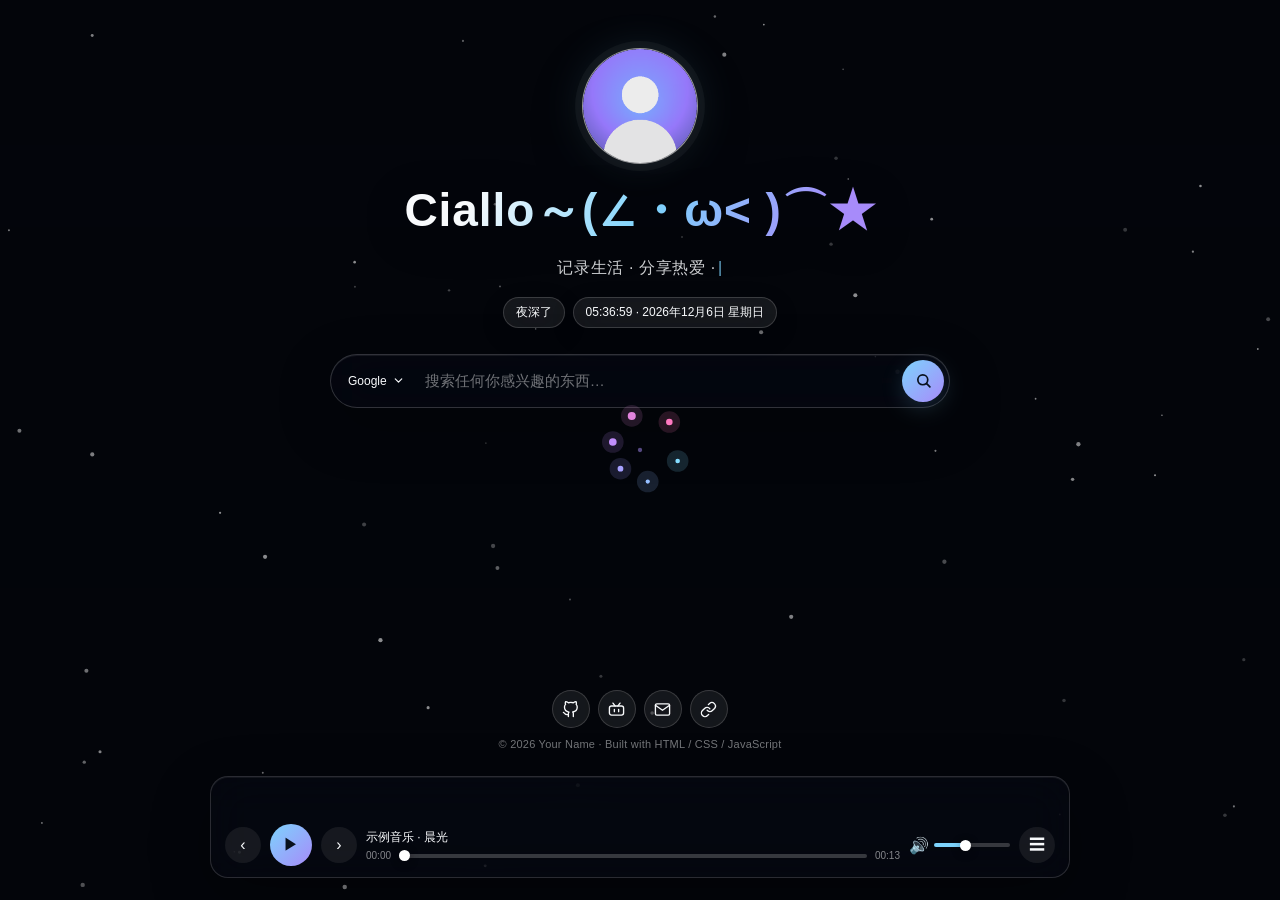
==== index.html @ 4b0fb6f3 "fix: restore config driven showcase slots" ====
<!doctype html>
<html lang="zh-CN">
<head>
<meta charset="utf-8">
<meta name="viewport" content="width=device-width,initial-scale=1,viewport-fit=cover">
<meta name="theme-color" content="#070a13">
<title>我的主页</title>
<link rel="icon" href="assets/avatar/avatar.png">
<link rel="stylesheet" href="css/style.css">
</head>
<body>
<div class="bg" id="bg"><div class="bg-img is-active" id="bgA"></div><div class="bg-img" id="bgB"></div><div class="bg-mask"></div></div>
<canvas class="fx-canvas" id="fxParticles"></canvas><canvas class="fx-canvas" id="fxCursor"></canvas><canvas class="fx-canvas" id="fxClick"></canvas>
<main class="page" id="page">
  <div class="slot" id="slotAbove"></div><section class="hero">
    <div class="avatar-wrap" id="avatarWrap"><img class="avatar" id="avatar" alt="头像"></div>
    <h1 class="big-title" id="bigTitle"></h1>
    <p class="subtitle"><span id="typewriter"></span><i class="caret" id="caret">|</i></p>
    <div class="info-row"><span class="chip" id="greeting"></span><span class="chip" id="clock"></span><span class="chip" id="weather"></span></div>
    <p class="hitokoto" id="hitokoto"></p>
    <form class="search" id="searchForm">
      <div class="engine" id="engineWrap"><button type="button" class="engine-current" id="engineCurrent"><span id="engineName">搜索</span><svg viewBox="0 0 24 24" class="ico-chev"><polyline points="6 9 12 15 18 9"/></svg></button><ul class="engine-list" id="engineList"></ul></div>
      <input class="search-input" id="searchInput" type="search" placeholder="搜索任何你感兴趣的东西…" autocomplete="off">
      <button class="search-btn" type="submit" aria-label="搜索"><svg viewBox="0 0 24 24" class="ico-search"><circle cx="11" cy="11" r="7"/><line x1="16.5" y1="16.5" x2="21" y2="21"/></svg></button>
    </form>
  </section>
  <div class="slot" id="slotBelow"></div><div class="slot" id="slotBottom"></div>
  <footer class="footer" id="footer"><div class="social" id="social"></div><p class="footer-text" id="footerText"></p><p class="visit" id="visitCount"></p></footer>
</main>
<section class="player" id="player"><canvas class="spectrum" id="spectrum"></canvas><div class="player-main">
<button class="pbtn" id="btnPrev">‹</button><button class="pbtn pbtn-play" id="btnPlay"><span class="ico-play">▶</span><span class="ico-pause">Ⅱ</span></button><button class="pbtn" id="btnNext">›</button>
<div class="track"><div class="track-name" id="trackName">未播放</div><div class="track-bar"><span class="time" id="timeCurrent">00:00</span><input class="range" id="progress" type="range" min="0" max="1000" value="0"><span class="time" id="timeDuration">00:00</span></div></div>
<div class="vol"><span>🔊</span><input class="range range-vol" id="volume" type="range" min="0" max="100" value="40"></div><button class="pbtn" id="btnList">☰</button></div><ul class="playlist" id="playlist"></ul></section>
<div class="ctx-menu" id="ctxMenu"></div><audio id="audio" preload="metadata"></audio>
<script src="js/config.js"></script><script src="js/effects.js"></script><script src="js/main.js"></script>
</body></html>
---- css/style.css ----
/* =============================================================================
 * css/style.css —— 视觉层
 * =============================================================================
 * 设计目标：
 *   1. 页面内容由 config.js 控制，CSS 只负责视觉表现
 *   2. 极简、通透、沉浸式，不堆叠卡片
 *   3. PC / 手机都保持稳定布局
 * ============================================================================= */

:root {
  --primary: #7dd3fc;
  --secondary: #a78bfa;
  --text: #f8fafc;
  --glass-alpha: .075;
  --glass-blur: 20px;
  --glass-border: rgba(255,255,255,.16);
  --radius: 20px;
  --font: 'PingFang SC','Microsoft YaHei','Helvetica Neue',Arial,sans-serif;

  --z-bg: 0;
  --z-particles: 1;
  --z-page: 2;
  --z-player: 50;
  --z-cursor: 900;
  --z-click: 901;
  --z-menu: 1000;
  --z-loader: 1100;
}

* { box-sizing: border-box; margin: 0; padding: 0; }

html {
  min-height: 100%;
  background: #070a13;
  color-scheme: dark;
}

body {
  min-height: 100vh;
  overflow-x: hidden;
  font-family: var(--font);
  color: var(--text);
  background: #070a13;
  -webkit-font-smoothing: antialiased;
  text-rendering: optimizeLegibility;
  -webkit-tap-highlight-color: transparent;
}

body.hide-cursor,
body.hide-cursor * { cursor: none !important; }

img { display: block; max-width: 100%; }
a { color: inherit; text-decoration: none; }
button,input { border: 0; outline: 0; background: none; color: inherit; font: inherit; }
ul { list-style: none; }

::selection {
  color: #08111e;
  background: var(--primary);
}

/* ============================ Loading ============================ */

.loader {
  position: fixed;
  inset: 0;
  z-index: var(--z-loader);
  display: grid;
  place-items: center;
  background:
    radial-gradient(circle at 50% 42%, rgba(125,211,252,.08), transparent 30%),
    #070a13;
  transition: opacity .65s ease, visibility .65s ease;
}

.loader.is-hidden { opacity: 0; visibility: hidden; }

.loader-box {
  display: flex;
  flex-direction: column;
  align-items: center;
  gap: 16px;
}

.loader-ring {
  width: 42px;
  height: 42px;
  border: 1px solid rgba(255,255,255,.16);
  border-top-color: var(--primary);
  border-right-color: var(--secondary);
  border-radius: 50%;
  animation: spin 1s linear infinite;
  box-shadow: 0 0 30px rgba(125,211,252,.12);
}

.loader-text {
  font-size: 11px;
  letter-spacing: .38em;
  text-transform: uppercase;
  opacity: .48;
}

@keyframes spin { to { transform: rotate(360deg); } }

/* ============================ Background ============================ */

.bg {
  position: fixed;
  inset: 0;
  z-index: var(--z-bg);
  overflow: hidden;
  background: #070a13;
}

.bg-img {
  position: absolute;
  inset: -2%;
  background-position: center;
  background-size: cover;
  background-repeat: no-repeat;
  opacity: 0;
  transition: opacity 1.6s cubic-bezier(.22,1,.36,1);
  will-change: opacity, transform;
}

.bg-img.is-active { opacity: 1; }

.bg.has-zoom .bg-img.is-active {
  animation: kenburns 28s ease-in-out forwards alternate;
}

@keyframes kenburns {
  from { transform: scale(1); }
  to { transform: scale(1.07) translate3d(0,-1%,0); }
}

.bg-mask {
  position: absolute;
  inset: 0;
  background:
    linear-gradient(180deg, rgba(4,7,15,.20), rgba(4,7,15,.48)),
    rgba(8,12,24,.35);
  pointer-events: none;
}

/* ============================ Canvas ============================ */

.fx-canvas {
  position: fixed;
  inset: 0;
  width: 100%;
  height: 100%;
  pointer-events: none;
}

#fxParticles { z-index: var(--z-particles); }
#fxCursor { z-index: var(--z-cursor); }
#fxClick { z-index: var(--z-click); }

/* ============================ Main ============================ */

.page {
  position: relative;
  z-index: var(--z-page);
  min-height: 100vh;
  width: 100%;
  display: flex;
  flex-direction: column;
  align-items: center;
  justify-content: center;
  gap: 24px;
  padding: 48px 24px 150px;
}

.slot {
  width: min(100%, 920px);
  display: flex;
  justify-content: center;
}

.slot:empty { display: none; }

.hero {
  position: relative;
  z-index: 5;
  width: min(100%, 900px);
  display: flex;
  flex-direction: column;
  align-items: center;
  gap: 14px;
  text-align: center;
  animation: riseIn .9s cubic-bezier(.22,1,.36,1) both;
}

@keyframes riseIn {
  from { opacity: 0; transform: translateY(22px); }
  to { opacity: 1; transform: none; }
}

/* ============================ Profile ============================ */

.avatar-wrap {
  position: relative;
  margin-bottom: 4px;
}

.avatar {
  width: 116px;
  height: 116px;
  object-fit: cover;
  border: 1px solid rgba(255,255,255,.55);
  border-radius: 50%;
  background: rgba(255,255,255,.08);
  box-shadow:
    0 0 0 7px rgba(255,255,255,.035),
    0 18px 50px rgba(0,0,0,.35);
  transition: transform .45s cubic-bezier(.22,1,.36,1), box-shadow .45s ease;
}

.avatar.is-round { border-radius: 50%; }
.avatar.is-square { border-radius: 24px; }

.avatar-wrap.has-glow .avatar {
  box-shadow:
    0 0 0 7px rgba(255,255,255,.04),
    0 0 40px rgba(125,211,252,.12),
    0 18px 50px rgba(0,0,0,.4);
}

.avatar-wrap:hover .avatar {
  transform: translateY(-4px) scale(1.035);
}

.big-title {
  max-width: 92vw;
  font-size: clamp(30px, 4vw, 46px);
  font-weight: 720;
  letter-spacing: .02em;
  line-height: 1.25;
  background: linear-gradient(115deg,var(--text) 15%,var(--primary) 52%,var(--secondary) 90%);
  -webkit-background-clip: text;
  background-clip: text;
  -webkit-text-fill-color: transparent;
  filter: drop-shadow(0 8px 24px rgba(0,0,0,.22));
}

.subtitle {
  min-height: 1.7em;
  max-width: 90vw;
  font-size: 16px;
  line-height: 1.7;
  letter-spacing: .04em;
  opacity: .82;
}

.caret {
  display: inline-block;
  margin-left: 2px;
  color: var(--primary);
  font-style: normal;
  animation: blink 1s steps(1) infinite;
}

@keyframes blink {
  0%,49% { opacity: 1; }
  50%,100% { opacity: 0; }
}

/* ============================ Info ============================ */

.info-row {
  display: flex;
  flex-wrap: wrap;
  justify-content: center;
  align-items: center;
  gap: 8px;
  margin-top: 2px;
}

.chip {
  display: inline-flex;
  align-items: center;
  gap: 6px;
  padding: 6px 12px;
  border: 1px solid var(--glass-border);
  border-radius: 999px;
  background: rgba(255,255,255,var(--glass-alpha));
  backdrop-filter: blur(var(--glass-blur));
  -webkit-backdrop-filter: blur(var(--glass-blur));
  font-size: 12px;
  white-space: nowrap;
  box-shadow: 0 8px 28px rgba(0,0,0,.10);
}

.chip:empty { display: none; }

.hitokoto {
  max-width: min(680px,90vw);
  margin-top: 4px;
  font-size: 13px;
  line-height: 1.9;
  opacity: .68;
}

.hitokoto:empty { display: none; }

.hitokoto .from {
  display: block;
  margin-top: 3px;
  font-size: 11px;
  opacity: .65;
}

/* ============================ Search ============================ */

.search {
  position: relative;
  z-index: 10;
  display: flex;
  align-items: center;
  width: 620px;
  max-width: min(100%,620px);
  margin-top: 12px;
  padding: 5px;
  border: 1px solid rgba(255,255,255,.18);
  border-radius: 999px;
  background: rgba(10,14,25,.28);
  backdrop-filter: blur(24px) saturate(130%);
  -webkit-backdrop-filter: blur(24px) saturate(130%);
  box-shadow:
    0 18px 55px rgba(0,0,0,.25),
    inset 0 1px 0 rgba(255,255,255,.07);
  transition: border-color .3s ease, box-shadow .3s ease, background .3s ease;
}

.search:focus-within {
  border-color: rgba(125,211,252,.55);
  background: rgba(10,14,25,.38);
  box-shadow:
    0 22px 65px rgba(0,0,0,.32),
    0 0 0 4px rgba(125,211,252,.08);
}

.engine {
  position: relative;
  flex-shrink: 0;
}

.engine-current {
  display: flex;
  align-items: center;
  gap: 5px;
  padding: 10px 12px;
  border-radius: 999px;
  cursor: pointer;
  font-size: 12px;
  white-space: nowrap;
  transition: background .2s ease, color .2s ease;
}

.engine-current:hover { background: rgba(255,255,255,.09); }

.ico-chev {
  width: 13px;
  height: 13px;
  fill: none;
  stroke: currentColor;
  stroke-width: 2.2;
  stroke-linecap: round;
  stroke-linejoin: round;
  transition: transform .25s ease;
}

.engine.is-open .ico-chev { transform: rotate(180deg); }

.engine-list {
  position: absolute;
  left: 0;
  bottom: calc(100% + 9px);
  min-width: 138px;
  max-height: min(50vh,270px);
  overflow-y: auto;
  padding: 6px;
  border: 1px solid var(--glass-border);
  border-radius: 15px;
  background: rgba(11,15,27,.86);
  backdrop-filter: blur(22px);
  -webkit-backdrop-filter: blur(22px);
  box-shadow: 0 18px 50px rgba(0,0,0,.42);
  opacity: 0;
  visibility: hidden;
  transform: translateY(6px) scale(.98);
  transition: opacity .2s ease, transform .2s ease, visibility .2s;
}

.engine.is-open .engine-list {
  opacity: 1;
  visibility: visible;
  transform: none;
}

.engine-list li {
  padding: 9px 12px;
  border-radius: 9px;
  cursor: pointer;
  font-size: 12px;
  white-space: nowrap;
}

.engine-list li:hover { background: rgba(255,255,255,.08); }
.engine-list li.is-active { color: var(--primary); background: rgba(255,255,255,.06); }

.search-input {
  flex: 1;
  min-width: 0;
  padding: 12px 8px;
  font-size: 15px;
  background: transparent;
}

.search-input::placeholder { color: rgba(255,255,255,.43); }

.search-btn {
  flex-shrink: 0;
  display: grid;
  place-items: center;
  width: 42px;
  height: 42px;
  border-radius: 50%;
  cursor: pointer;
  background: linear-gradient(135deg,var(--primary),var(--secondary));
  color: #09111d;
  box-shadow: 0 6px 22px rgba(125,211,252,.18);
  transition: transform .25s ease, filter .25s ease;
}

.search-btn:hover { transform: scale(1.06); filter: brightness(1.08); }
.search-btn:active { transform: scale(.94); }

.ico-search {
  width: 17px;
  height: 17px;
  fill: none;
  stroke: currentColor;
  stroke-width: 2.4;
  stroke-linecap: round;
}

/* ============================ Showcase ============================ */

.showcase {
  position: relative;
  z-index: 1;
  width: 860px;
  max-width: 100%;
  padding: 18px;
  border: 1px solid var(--glass-border);
  border-radius: var(--radius);
  background: rgba(255,255,255,.07);
  backdrop-filter: blur(var(--glass-blur));
  -webkit-backdrop-filter: blur(var(--glass-blur));
  box-shadow: 0 20px 60px rgba(0,0,0,.3);
  animation: riseIn .9s cubic-bezier(.22,1,.36,1) both;
}

.sc-head {
  display: flex;
  align-items: center;
  justify-content: space-between;
  margin-bottom: 10px;
  padding: 0 5px;
}

.sc-title { font-size: 15px; font-weight: 650; letter-spacing: .05em; }
.sc-body { position: relative; }

.sc-item {
  display: flex;
  align-items: center;
  gap: 20px;
  padding: 12px;
  border-radius: 15px;
}

.sc-item:hover { background: rgba(255,255,255,.035); }

.sc-item.pos-left { flex-direction: row; }
.sc-item.pos-right { flex-direction: row-reverse; }
.sc-item.pos-top { flex-direction: column; }
.sc-item.pos-bottom { flex-direction: column-reverse; }

.sc-img {
  flex-shrink: 0;
  width: 180px;
  height: 180px;
  object-fit: cover;
  border-radius: 13px;
  background: rgba(255,255,255,.05);
  box-shadow: 0 10px 30px rgba(0,0,0,.25);
}

.sc-text {
  flex: 1;
  min-width: 0;
  font-size: 14px;
  line-height: 1.9;
  white-space: pre-line;
  overflow-wrap: anywhere;
  opacity: .86;
}

.sc-static { display: flex; flex-direction: column; gap: 6px; }

.sc-slider {
  display: flex;
  overflow-x: auto;
  scroll-snap-type: x mandatory;
  scrollbar-width: none;
}

.sc-slider::-webkit-scrollbar { display: none; }
.sc-slider .sc-item { flex: 0 0 100%; scroll-snap-align: start; }

.sc-carousel .sc-item { display: none; }
.sc-carousel .sc-item.is-active {
  display: flex;
  animation: fadeUp .55s ease both;
}

@keyframes fadeUp {
  from { opacity: 0; transform: translateY(9px); }
  to { opacity: 1; transform: none; }
}

.sc-arrow {
  position: absolute;
  top: 50%;
  display: grid;
  place-items: center;
  width: 36px;
  height: 36px;
  border: 1px solid var(--glass-border);
  border-radius: 50%;
  background: rgba(7,10,18,.45);
  backdrop-filter: blur(10px);
  transform: translateY(-50%);
  cursor: pointer;
  z-index: 3;
}

.sc-arrow:hover { background: rgba(7,10,18,.75); }
.sc-arrow.prev { left: -4px; }
.sc-arrow.next { right: -4px; }

.sc-arrow svg {
  width: 15px;
  height: 15px;
  fill: none;
  stroke: currentColor;
  stroke-width: 2.4;
  stroke-linecap: round;
  stroke-linejoin: round;
}

.sc-dots {
  display: flex;
  justify-content: center;
  gap: 7px;
  margin-top: 11px;
}

.sc-dots .dot {
  width: 6px;
  height: 6px;
  border-radius: 999px;
  background: rgba(255,255,255,.25);
  cursor: pointer;
  transition: width .25s ease, background .25s ease;
}

.sc-dots .dot.is-active {
  width: 20px;
  background: var(--primary);
}

/* ============================ Footer ============================ */

.footer {
  display: flex;
  flex-direction: column;
  align-items: center;
  gap: 10px;
  margin-top: auto;
  padding-top: 4px;
  text-align: center;
  animation: riseIn 1s cubic-bezier(.22,1,.36,1) .15s both;
}

.social {
  display: flex;
  flex-wrap: wrap;
  justify-content: center;
  gap: 8px;
}

.social a {
  display: grid;
  place-items: center;
  width: 38px;
  height: 38px;
  border: 1px solid var(--glass-border);
  border-radius: 50%;
  background: rgba(255,255,255,var(--glass-alpha));
  backdrop-filter: blur(var(--glass-blur));
  -webkit-backdrop-filter: blur(var(--glass-blur));
  transition: transform .25s ease, background .25s ease, color .25s ease;
}

.social a:hover {
  transform: translateY(-3px);
  background: var(--primary);
  color: #09111d;
}

.social svg {
  width: 17px;
  height: 17px;
  fill: none;
  stroke: currentColor;
  stroke-width: 1.9;
  stroke-linecap: round;
  stroke-linejoin: round;
}

.footer-text,.visit {
  font-size: 11px;
  letter-spacing: .02em;
  opacity: .46;
}

.footer-text:empty,.visit:empty { display: none; }

/* ============================ Player ============================ */

.player {
  position: fixed;
  left: 0;
  right: 0;
  bottom: calc(22px + env(safe-area-inset-bottom));
  z-index: var(--z-player);
  width: min(860px,calc(100% - 48px));
  margin: 0 auto;
  padding: 11px 14px;
  border: 1px solid rgba(255,255,255,.15);
  border-radius: 18px;
  background: rgba(9,13,24,.36);
  backdrop-filter: blur(22px) saturate(125%);
  -webkit-backdrop-filter: blur(22px) saturate(125%);
  box-shadow: 0 20px 60px rgba(0,0,0,.32), inset 0 1px 0 rgba(255,255,255,.06);
  animation: riseIn 1s cubic-bezier(.22,1,.36,1) .3s both;
}

.spectrum {
  display: block;
  width: 100%;
  height: 30px;
  margin-bottom: 6px;
  opacity: .8;
}

.spectrum.is-hidden { display: none; }

.player-main {
  display: flex;
  align-items: center;
  gap: 9px;
}

.pbtn {
  flex-shrink: 0;
  display: grid;
  place-items: center;
  width: 36px;
  height: 36px;
  border-radius: 50%;
  background: rgba(255,255,255,.07);
  cursor: pointer;
  transition: background .2s ease, transform .2s ease;
}

.pbtn:hover { background: rgba(255,255,255,.15); }
.pbtn:active { transform: scale(.92); }

.pbtn svg {
  width: 15px;
  height: 15px;
  fill: currentColor;
  stroke: currentColor;
  stroke-width: 1.8;
  stroke-linecap: round;
  stroke-linejoin: round;
}

.pbtn svg polygon { fill: currentColor; }

.pbtn-play {
  width: 42px;
  height: 42px;
  color: #09111d;
  background: linear-gradient(135deg,var(--primary),var(--secondary));
}

.pbtn-play:hover { background: linear-gradient(135deg,var(--primary),var(--secondary)); }

.ico-pause { display: none; }
.player.is-playing .ico-play { display: none; }
.player.is-playing .ico-pause { display: block; }

.track { flex: 1; min-width: 0; }
.track-name {
  margin-bottom: 4px;
  font-size: 12px;
  white-space: nowrap;
  overflow: hidden;
  text-overflow: ellipsis;
}

.track-bar {
  display: flex;
  align-items: center;
  gap: 8px;
}

.time {
  flex-shrink: 0;
  font-size: 10px;
  opacity: .52;
  font-variant-numeric: tabular-nums;
}

.vol {
  display: flex;
  align-items: center;
  gap: 5px;
  flex-shrink: 0;
}

.ico-vol {
  width: 14px;
  height: 14px;
  fill: currentColor;
  stroke: currentColor;
  stroke-width: 1.6;
  opacity: .72;
}

.range {
  width: 100%;
  height: 4px;
  border-radius: 999px;
  appearance: none;
  -webkit-appearance: none;
  cursor: pointer;
  background: linear-gradient(to right,var(--primary) 0%,var(--primary) var(--fill,0%),rgba(255,255,255,.2) var(--fill,0%),rgba(255,255,255,.2) 100%);
}

.range-vol { width: 76px; }

.range::-webkit-slider-thumb {
  appearance: none;
  -webkit-appearance: none;
  width: 11px;
  height: 11px;
  border-radius: 50%;
  background: #fff;
  box-shadow: 0 2px 8px rgba(0,0,0,.35);
}

.range::-moz-range-thumb {
  width: 11px;
  height: 11px;
  border: 0;
  border-radius: 50%;
  background: #fff;
}

.playlist {
  max-height: 0;
  margin-top: 0;
  overflow-y: auto;
  opacity: 0;
  transition: max-height .35s ease, opacity .25s ease, margin-top .35s ease;
}

.player.list-open .playlist {
  max-height: 210px;
  margin-top: 9px;
  opacity: 1;
}

.playlist li {
  display: flex;
  align-items: center;
  gap: 8px;
  padding: 8px 10px;
  border-radius: 9px;
  cursor: pointer;
  font-size: 12px;
}

.playlist li:hover { background: rgba(255,255,255,.08); }
.playlist li.is-current { color: var(--primary); background: rgba(255,255,255,.055); }
.playlist li .idx { width: 18px; opacity: .45; font-size: 10px; }
.playlist li .nm { flex: 1; min-width: 0; overflow: hidden; text-overflow: ellipsis; white-space: nowrap; }

/* ============================ Context menu ============================ */

.ctx-menu {
  position: fixed;
  z-index: var(--z-menu);
  min-width: 148px;
  padding: 6px;
  border: 1px solid var(--glass-border);
  border-radius: 14px;
  background: rgba(10,14,25,.88);
  backdrop-filter: blur(22px);
  -webkit-backdrop-filter: blur(22px);
  box-shadow: 0 18px 50px rgba(0,0,0,.45);
  opacity: 0;
  visibility: hidden;
  transform: scale(.97);
  transform-origin: top left;
  transition: opacity .16s ease, transform .16s ease, visibility .16s;
}

.ctx-menu.is-open {
  opacity: 1;
  visibility: visible;
  transform: scale(1);
}

.ctx-menu li {
  padding: 9px 12px;
  border-radius: 8px;
  cursor: pointer;
  font-size: 12px;
}

.ctx-menu li:hover { background: rgba(255,255,255,.08); }

/* ============================ Responsive ============================ */

@media (max-width: 1024px) {
  .page { padding: 44px 20px 160px; }
  .search { width: min(620px,100%); }
  .player { width: calc(100% - 40px); }
}

@media (max-width: 768px) {
  .page {
    min-height: 100svh;
    justify-content: flex-start;
    padding: 48px 16px 145px;
    gap: 18px;
  }

  .avatar { width: 92px; height: 92px; }
  .big-title { font-size: clamp(25px,7vw,34px); }
  .subtitle { font-size: 14px; }

  .info-row { gap: 6px; }
  .chip { padding: 5px 10px; font-size: 11px; }

  .hitokoto {
    max-width: 92vw;
    font-size: 12px;
  }

  .search {
    width: 100%;
    margin-top: 8px;
    padding: 4px;
  }

  .search-input {
    padding: 12px 6px;
    font-size: 16px;
  }

  .engine-current { padding: 9px 10px; }
  .search-btn { width: 40px; height: 40px; }

  .spectrum,.vol { display: none; }

  .player {
    bottom: calc(12px + env(safe-area-inset-bottom));
    width: calc(100% - 20px);
    padding: 9px 10px;
    border-radius: 16px;
  }

  .player-main { gap: 6px; }
  .pbtn { width: 32px; height: 32px; }
  .pbtn-play { width: 38px; height: 38px; }

  .showcase { width: 92%; padding: 13px; }
  .sc-item { gap: 12px; padding: 8px; }
  .sc-text { font-size: 13px; }

  .footer-text,.visit { font-size: 10px; }
}

@media (max-width: 480px) {
  .page { padding: 36px 12px 138px; gap: 14px; }
  .avatar { width: 82px; height: 82px; }

  .big-title { font-size: 22px; }
  .subtitle { font-size: 13px; }

  .chip { font-size: 10px; padding: 5px 9px; }
  .time { display: none; }

  .engine-current { padding: 9px 8px; }
  .engine-current span { max-width: 54px; overflow: hidden; text-overflow: ellipsis; }

  .social a { width: 34px; height: 34px; }
  .social svg { width: 15px; height: 15px; }

  .showcase { width: 100%; border-radius: 16px; }
  .sc-title { font-size: 13px; }
  .sc-text { font-size: 12px; }

  .player { width: calc(100% - 14px); }
}

/* ============================ Reduced motion ============================ */

@media (prefers-reduced-motion: reduce) {
  *,
  *::before,
  *::after {
    animation-duration: .01ms !important;
    animation-iteration-count: 1 !important;
    transition-duration: .01ms !important;
    scroll-behavior: auto !important;
  }
}
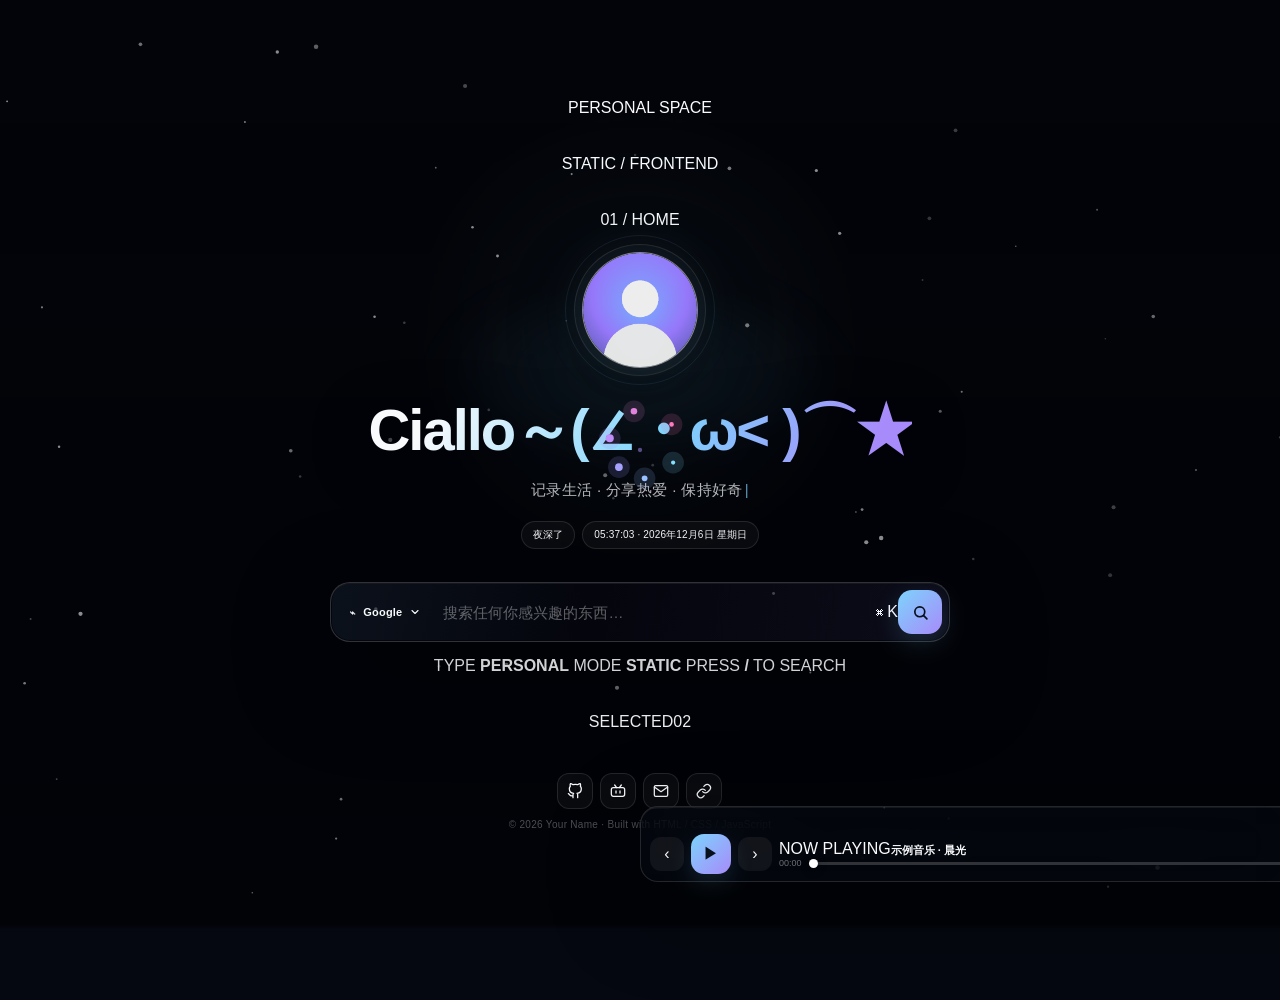
==== commit 1c55daf8: "重构主页信息架构与视觉舞台" ====
--- a/index.html
+++ b/index.html
@@ -4,33 +4,107 @@
 <meta charset="utf-8">
 <meta name="viewport" content="width=device-width,initial-scale=1,viewport-fit=cover">
 <meta name="theme-color" content="#070a13">
+<meta name="color-scheme" content="dark">
 <title>我的主页</title>
 <link rel="icon" href="assets/avatar/avatar.png">
 <link rel="stylesheet" href="css/style.css">
 </head>
 <body>
-<div class="bg" id="bg"><div class="bg-img is-active" id="bgA"></div><div class="bg-img" id="bgB"></div><div class="bg-mask"></div></div>
-<canvas class="fx-canvas" id="fxParticles"></canvas><canvas class="fx-canvas" id="fxCursor"></canvas><canvas class="fx-canvas" id="fxClick"></canvas>
+<div class="bg" id="bg">
+  <div class="bg-img is-active" id="bgA"></div>
+  <div class="bg-img" id="bgB"></div>
+  <div class="bg-mask"></div>
+  <div class="bg-grain"></div>
+</div>
+<canvas class="fx-canvas" id="fxParticles"></canvas>
+<canvas class="fx-canvas" id="fxCursor"></canvas>
+<canvas class="fx-canvas" id="fxClick"></canvas>
+
 <main class="page" id="page">
-  <div class="slot" id="slotAbove"></div><section class="hero">
-    <div class="avatar-wrap" id="avatarWrap"><img class="avatar" id="avatar" alt="头像"></div>
+  <div class="ambient-label ambient-label-left">PERSONAL SPACE</div>
+  <div class="ambient-label ambient-label-right">STATIC / FRONTEND</div>
+
+  <div class="slot" id="slotAbove"></div>
+
+  <section class="hero">
+    <div class="hero-index">01 / HOME</div>
+    <div class="avatar-wrap" id="avatarWrap">
+      <span class="avatar-ring"></span>
+      <img class="avatar" id="avatar" alt="头像">
+    </div>
+
     <h1 class="big-title" id="bigTitle"></h1>
     <p class="subtitle"><span id="typewriter"></span><i class="caret" id="caret">|</i></p>
-    <div class="info-row"><span class="chip" id="greeting"></span><span class="chip" id="clock"></span><span class="chip" id="weather"></span></div>
+
+    <div class="info-row">
+      <span class="chip" id="greeting"></span>
+      <span class="chip" id="clock"></span>
+      <span class="chip" id="weather"></span>
+    </div>
+
     <p class="hitokoto" id="hitokoto"></p>
+
     <form class="search" id="searchForm">
-      <div class="engine" id="engineWrap"><button type="button" class="engine-current" id="engineCurrent"><span id="engineName">搜索</span><svg viewBox="0 0 24 24" class="ico-chev"><polyline points="6 9 12 15 18 9"/></svg></button><ul class="engine-list" id="engineList"></ul></div>
+      <div class="engine" id="engineWrap">
+        <button type="button" class="engine-current" id="engineCurrent" aria-label="选择搜索引擎">
+          <span class="engine-mark">⌁</span>
+          <span id="engineName">搜索</span>
+          <svg viewBox="0 0 24 24" class="ico-chev"><polyline points="6 9 12 15 18 9"/></svg>
+        </button>
+        <ul class="engine-list" id="engineList"></ul>
+      </div>
       <input class="search-input" id="searchInput" type="search" placeholder="搜索任何你感兴趣的东西…" autocomplete="off">
-      <button class="search-btn" type="submit" aria-label="搜索"><svg viewBox="0 0 24 24" class="ico-search"><circle cx="11" cy="11" r="7"/><line x1="16.5" y1="16.5" x2="21" y2="21"/></svg></button>
+      <span class="search-key">⌘ K</span>
+      <button class="search-btn" type="submit" aria-label="搜索">
+        <svg viewBox="0 0 24 24" class="ico-search"><circle cx="11" cy="11" r="7"/><line x1="16.5" y1="16.5" x2="21" y2="21"/></svg>
+      </button>
     </form>
+
+    <div class="hero-meta">
+      <span>TYPE <b>PERSONAL</b></span>
+      <i></i>
+      <span>MODE <b>STATIC</b></span>
+      <i></i>
+      <span>PRESS <b>/</b> TO SEARCH</span>
+    </div>
   </section>
-  <div class="slot" id="slotBelow"></div><div class="slot" id="slotBottom"></div>
-  <footer class="footer" id="footer"><div class="social" id="social"></div><p class="footer-text" id="footerText"></p><p class="visit" id="visitCount"></p></footer>
+
+  <div class="section-line"><span>SELECTED</span><i></i><span>02</span></div>
+  <div class="slot slot-showcase" id="slotBelow"></div>
+  <div class="slot" id="slotBottom"></div>
+
+  <footer class="footer" id="footer">
+    <div class="social" id="social"></div>
+    <p class="footer-text" id="footerText"></p>
+    <p class="visit" id="visitCount"></p>
+  </footer>
 </main>
-<section class="player" id="player"><canvas class="spectrum" id="spectrum"></canvas><div class="player-main">
-<button class="pbtn" id="btnPrev">‹</button><button class="pbtn pbtn-play" id="btnPlay"><span class="ico-play">▶</span><span class="ico-pause">Ⅱ</span></button><button class="pbtn" id="btnNext">›</button>
-<div class="track"><div class="track-name" id="trackName">未播放</div><div class="track-bar"><span class="time" id="timeCurrent">00:00</span><input class="range" id="progress" type="range" min="0" max="1000" value="0"><span class="time" id="timeDuration">00:00</span></div></div>
-<div class="vol"><span>🔊</span><input class="range range-vol" id="volume" type="range" min="0" max="100" value="40"></div><button class="pbtn" id="btnList">☰</button></div><ul class="playlist" id="playlist"></ul></section>
-<div class="ctx-menu" id="ctxMenu"></div><audio id="audio" preload="metadata"></audio>
-<script src="js/config.js"></script><script src="js/effects.js"></script><script src="js/main.js"></script>
-</body></html>+
+<section class="player" id="player">
+  <div class="player-edge"></div>
+  <canvas class="spectrum" id="spectrum"></canvas>
+  <div class="player-main">
+    <button class="pbtn" id="btnPrev" aria-label="上一首">‹</button>
+    <button class="pbtn pbtn-play" id="btnPlay" aria-label="播放/暂停"><span class="ico-play">▶</span><span class="ico-pause">Ⅱ</span></button>
+    <button class="pbtn" id="btnNext" aria-label="下一首">›</button>
+    <div class="track">
+      <div class="track-top"><span class="track-label">NOW PLAYING</span><span class="track-name" id="trackName">未播放</span></div>
+      <div class="track-bar">
+        <span class="time" id="timeCurrent">00:00</span>
+        <input class="range" id="progress" type="range" min="0" max="1000" value="0" aria-label="播放进度">
+        <span class="time" id="timeDuration">00:00</span>
+      </div>
+    </div>
+    <div class="vol"><span class="volume-mark">◒</span><input class="range range-vol" id="volume" type="range" min="0" max="100" value="40" aria-label="音量"></div>
+    <button class="pbtn list-toggle" id="btnList" aria-label="播放列表">☰</button>
+  </div>
+  <ul class="playlist" id="playlist"></ul>
+</section>
+
+<div class="ctx-menu" id="ctxMenu"></div>
+<audio id="audio" preload="metadata"></audio>
+<script src="js/config.js"></script>
+<script src="js/effects.js"></script>
+<script src="js/main.js"></script>
+</body>
+</html>
--- a/css/style.css
+++ b/css/style.css
@@ -1,947 +1,104 @@
-/* =============================================================================
- * css/style.css —— 视觉层
- * =============================================================================
- * 设计目标：
- *   1. 页面内容由 config.js 控制，CSS 只负责视觉表现
- *   2. 极简、通透、沉浸式，不堆叠卡片
- *   3. PC / 手机都保持稳定布局
- * ============================================================================= */
+:root{
+  --page-max:1180px;
+  --content-max:820px;
+  --ease:cubic-bezier(.22,1,.36,1);
+  --primary:#7dd3fc;
+  --secondary:#a78bfa;
+  --text:#f8fafc;
+  --glass-alpha:.075;
+  --glass-blur:22px;
+  --glass-border:rgba(255,255,255,.14);
+  --radius:22px;
+  --font:Inter,'SF Pro Display','PingFang SC','Microsoft YaHei','Helvetica Neue',Arial,sans-serif;
+  --z-bg:0;--z-particles:1;--z-page:2;--z-player:50;--z-cursor:900;--z-click:901;--z-menu:1000;--z-loader:1100;
+}
+*{box-sizing:border-box;margin:0;padding:0}
+html{min-height:100%;background:#060811;color-scheme:dark;scroll-behavior:smooth}
+body{min-height:100vh;overflow-x:hidden;font-family:var(--font);color:var(--text);background:#060811;-webkit-font-smoothing:antialiased;text-rendering:optimizeLegibility;-webkit-tap-highlight-color:transparent}
+body.hide-cursor,body.hide-cursor *{cursor:none!important}
+img{display:block;max-width:100%}a{color:inherit;text-decoration:none}button,input{border:0;outline:0;background:none;color:inherit;font:inherit}ul{list-style:none}
+::selection{color:#06101c;background:var(--primary)}
+button:focus-visible,a:focus-visible,input:focus-visible{outline:2px solid var(--primary);outline-offset:3px}
 
-:root {
-  --primary: #7dd3fc;
-  --secondary: #a78bfa;
-  --text: #f8fafc;
-  --glass-alpha: .075;
-  --glass-blur: 20px;
-  --glass-border: rgba(255,255,255,.16);
-  --radius: 20px;
-  --font: 'PingFang SC','Microsoft YaHei','Helvetica Neue',Arial,sans-serif;
+.loader{position:fixed;inset:0;z-index:var(--z-loader);display:grid;place-items:center;background:#060811;transition:opacity .65s ease,visibility .65s ease}
+.loader.is-hidden{opacity:0;visibility:hidden}
+.loader-box{display:flex;flex-direction:column;align-items:center;gap:16px}
+.loader-ring{width:42px;height:42px;border:1px solid rgba(255,255,255,.12);border-top-color:var(--primary);border-right-color:var(--secondary);border-radius:50%;animation:spin 1s linear infinite;box-shadow:0 0 36px rgba(125,211,252,.12)}
+.loader-text{font-size:10px;letter-spacing:.42em;text-transform:uppercase;opacity:.42}
+@keyframes spin{to{transform:rotate(360deg)}}
 
-  --z-bg: 0;
-  --z-particles: 1;
-  --z-page: 2;
-  --z-player: 50;
-  --z-cursor: 900;
-  --z-click: 901;
-  --z-menu: 1000;
-  --z-loader: 1100;
+.bg{position:fixed;inset:0;z-index:var(--z-bg);overflow:hidden;background:#060811}
+.bg-img{position:absolute;inset:-3%;background-position:center;background-size:cover;background-repeat:no-repeat;opacity:0;transition:opacity 1.6s var(--ease);will-change:opacity,transform}
+.bg-img.is-active{opacity:1}
+.bg.has-zoom .bg-img.is-active{animation:kenburns 30s ease-in-out forwards alternate}
+@keyframes kenburns{from{transform:scale(1)}to{transform:scale(1.075) translate3d(0,-1%,0)}}
+.bg-mask{position:absolute;inset:0;background:radial-gradient(circle at 50% 38%,rgba(125,211,252,.08),transparent 25%),linear-gradient(180deg,rgba(3,5,12,.08),rgba(3,5,12,.34) 45%,rgba(3,5,12,.82) 100%),rgba(6,8,17,.25);pointer-events:none}
+.fx-canvas{position:fixed;inset:0;width:100%;height:100%;pointer-events:none}
+#fxParticles{z-index:var(--z-particles)}#fxCursor{z-index:var(--z-cursor)}#fxClick{z-index:var(--z-click)}
+
+.page{position:relative;z-index:var(--z-page);width:100%;min-height:100vh;display:flex;flex-direction:column;align-items:center;justify-content:center;padding:clamp(64px,11vh,130px) 24px 170px;gap:38px}
+.slot{width:min(100%,920px);display:flex;justify-content:center}.slot:empty{display:none}
+.hero{position:relative;width:min(100%,var(--content-max));display:flex;flex-direction:column;align-items:center;gap:15px;text-align:center;animation:riseIn .9s var(--ease) both}
+.hero:before{content:"";position:absolute;z-index:-1;width:440px;height:220px;top:50px;left:50%;transform:translateX(-50%);background:radial-gradient(ellipse,rgba(125,211,252,.09),transparent 68%);filter:blur(20px);pointer-events:none}
+@keyframes riseIn{from{opacity:0;transform:translateY(22px)}to{opacity:1;transform:none}}
+
+.avatar-wrap{position:relative;margin-bottom:8px;padding:7px;border:1px solid rgba(255,255,255,.10);border-radius:50%;background:rgba(255,255,255,.025);box-shadow:0 20px 70px rgba(0,0,0,.28)}
+.avatar{width:124px;height:124px;object-fit:cover;border:1px solid rgba(255,255,255,.45);border-radius:50%;background:rgba(255,255,255,.08);box-shadow:0 0 45px rgba(125,211,252,.10),0 18px 55px rgba(0,0,0,.42);transition:transform .55s var(--ease),box-shadow .55s ease}
+.avatar.is-round{border-radius:50%}.avatar.is-square{border-radius:26px}
+.avatar-wrap.has-glow:after{content:"";position:absolute;inset:-10px;border:1px solid rgba(125,211,252,.09);border-radius:inherit;animation:halo 4s ease-in-out infinite;pointer-events:none}
+@keyframes halo{50%{transform:scale(1.045);opacity:.55}}
+.avatar-wrap:hover .avatar{transform:translateY(-5px) scale(1.035);box-shadow:0 0 60px rgba(125,211,252,.18),0 22px 60px rgba(0,0,0,.46)}
+
+.big-title{max-width:92vw;font-size:clamp(34px,5vw,58px);font-weight:700;letter-spacing:-.035em;line-height:1.08;background:linear-gradient(115deg,var(--text) 12%,var(--primary) 55%,var(--secondary) 92%);-webkit-background-clip:text;background-clip:text;-webkit-text-fill-color:transparent;filter:drop-shadow(0 12px 32px rgba(0,0,0,.28))}
+.subtitle{min-height:1.7em;max-width:90vw;font-size:15px;line-height:1.7;letter-spacing:.025em;opacity:.72}.caret{display:inline-block;margin-left:2px;color:var(--primary);font-style:normal;animation:blink 1s steps(1) infinite}
+@keyframes blink{0%,49%{opacity:1}50%,100%{opacity:0}}
+
+.info-row{display:flex;flex-wrap:wrap;justify-content:center;align-items:center;gap:7px;margin-top:4px}
+.chip{display:inline-flex;align-items:center;gap:6px;padding:6px 11px;border:1px solid rgba(255,255,255,.11);border-radius:999px;background:rgba(255,255,255,.035);backdrop-filter:blur(18px);-webkit-backdrop-filter:blur(18px);font-size:10px;letter-spacing:.015em;white-space:nowrap;box-shadow:0 8px 28px rgba(0,0,0,.12)}
+.chip:empty{display:none}
+.hitokoto{max-width:min(650px,90vw);margin-top:5px;font-size:12px;line-height:1.9;letter-spacing:.01em;opacity:.48}.hitokoto:empty{display:none}.hitokoto .from{display:block;margin-top:2px;font-size:10px;opacity:.65}
+
+.search{position:relative;z-index:10;display:flex;align-items:center;width:min(100%,760px);margin-top:18px;padding:7px;border:1px solid rgba(255,255,255,.18);border-radius:20px;background:rgba(7,10,20,.46);backdrop-filter:blur(28px) saturate(135%);-webkit-backdrop-filter:blur(28px) saturate(135%);box-shadow:0 30px 100px rgba(0,0,0,.38),inset 0 1px 0 rgba(255,255,255,.07);transition:border-color .3s ease,box-shadow .35s var(--ease),transform .35s var(--ease),background .35s ease}
+.search:before{content:"";position:absolute;inset:1px;border-radius:18px;background:linear-gradient(100deg,rgba(125,211,252,.06),transparent 42%,rgba(167,139,250,.05));pointer-events:none}
+.search:focus-within{border-color:rgba(125,211,252,.52);background:rgba(7,10,20,.56);transform:translateY(-2px);box-shadow:0 34px 110px rgba(0,0,0,.44),0 0 0 4px rgba(125,211,252,.055),inset 0 1px 0 rgba(255,255,255,.09)}
+.engine{position:relative;flex-shrink:0}.engine-current{display:flex;align-items:center;gap:7px;padding:11px 12px;border-radius:13px;cursor:pointer;font-size:11px;font-weight:600;letter-spacing:.02em;white-space:nowrap;transition:background .2s ease,color .2s ease}
+.engine-current:hover{background:rgba(255,255,255,.08)}.ico-chev{width:12px;height:12px;fill:none;stroke:currentColor;stroke-width:2.2;stroke-linecap:round;stroke-linejoin:round;transition:transform .25s ease}.engine.is-open .ico-chev{transform:rotate(180deg)}
+.engine-list{position:absolute;left:0;bottom:calc(100% + 11px);min-width:145px;max-height:min(50vh,290px);overflow:auto;padding:6px;border:1px solid rgba(255,255,255,.13);border-radius:15px;background:rgba(9,12,23,.90);backdrop-filter:blur(26px);-webkit-backdrop-filter:blur(26px);box-shadow:0 24px 70px rgba(0,0,0,.5);opacity:0;visibility:hidden;transform:translateY(8px) scale(.97);transition:opacity .2s ease,transform .2s ease,visibility .2s}
+.engine.is-open .engine-list{opacity:1;visibility:visible;transform:none}.engine-list li{padding:10px 12px;border-radius:9px;cursor:pointer;font-size:11px;white-space:nowrap}.engine-list li:hover{background:rgba(255,255,255,.07)}.engine-list li.is-active{color:var(--primary);background:rgba(125,211,252,.07)}
+.search-input{position:relative;z-index:1;flex:1;min-width:0;padding:13px 10px;font-size:15px;background:transparent}.search-input::placeholder{color:rgba(255,255,255,.36)}
+.search-btn{position:relative;z-index:1;flex-shrink:0;display:grid;place-items:center;width:44px;height:44px;border-radius:14px;cursor:pointer;background:linear-gradient(135deg,var(--primary),var(--secondary));color:#07101b;box-shadow:0 8px 26px rgba(125,211,252,.16);transition:transform .25s var(--ease),filter .25s ease,box-shadow .25s ease}.search-btn:hover{transform:translateY(-1px) scale(1.035);filter:brightness(1.08);box-shadow:0 10px 32px rgba(125,211,252,.24)}.search-btn:active{transform:scale(.94)}.ico-search{width:17px;height:17px;fill:none;stroke:currentColor;stroke-width:2.4;stroke-linecap:round}
+
+.showcase{position:relative;z-index:1;width:min(920px,100%);padding:18px;border:1px solid rgba(255,255,255,.12);border-radius:var(--radius);background:rgba(8,12,24,.32);backdrop-filter:blur(var(--glass-blur));-webkit-backdrop-filter:blur(var(--glass-blur));box-shadow:0 30px 100px rgba(0,0,0,.32),inset 0 1px 0 rgba(255,255,255,.05);animation:riseIn .9s var(--ease) both}
+.sc-head{display:flex;align-items:center;justify-content:space-between;margin-bottom:10px;padding:0 5px}.sc-title{font-size:14px;font-weight:650;letter-spacing:.05em}.sc-body{position:relative}
+.sc-item{display:flex;align-items:center;gap:20px;padding:12px;border-radius:15px}.sc-item:hover{background:rgba(255,255,255,.035)}.sc-item.pos-left{flex-direction:row}.sc-item.pos-right{flex-direction:row-reverse}.sc-item.pos-top{flex-direction:column}.sc-item.pos-bottom{flex-direction:column-reverse}
+.sc-img{flex-shrink:0;width:180px;height:180px;object-fit:cover;border-radius:14px;background:rgba(255,255,255,.05);box-shadow:0 12px 32px rgba(0,0,0,.25)}.sc-text{flex:1;min-width:0;font-size:14px;line-height:1.9;white-space:pre-line;overflow-wrap:anywhere;opacity:.84}.sc-static{display:flex;flex-direction:column;gap:6px}
+.sc-slider{display:flex;overflow-x:auto;scroll-snap-type:x mandatory;scrollbar-width:none}.sc-slider::-webkit-scrollbar{display:none}.sc-slider .sc-item{flex:0 0 100%;scroll-snap-align:start}.sc-carousel .sc-item{display:none}.sc-carousel .sc-item.is-active{display:flex;animation:fadeUp .55s ease both}@keyframes fadeUp{from{opacity:0;transform:translateY(9px)}to{opacity:1;transform:none}}
+.sc-arrow{position:absolute;top:50%;display:grid;place-items:center;width:36px;height:36px;border:1px solid rgba(255,255,255,.12);border-radius:50%;background:rgba(7,10,18,.5);backdrop-filter:blur(10px);transform:translateY(-50%);cursor:pointer;z-index:3}.sc-arrow:hover{background:rgba(7,10,18,.78)}.sc-arrow.prev{left:-4px}.sc-arrow.next{right:-4px}.sc-arrow svg{width:15px;height:15px;fill:none;stroke:currentColor;stroke-width:2.4;stroke-linecap:round;stroke-linejoin:round}
+.sc-dots{display:flex;justify-content:center;gap:7px;margin-top:11px}.sc-dots .dot{width:6px;height:6px;border-radius:999px;background:rgba(255,255,255,.25);cursor:pointer;transition:width .25s ease,background .25s ease}.sc-dots .dot.is-active{width:20px;background:var(--primary)}
+
+.footer{display:flex;flex-direction:column;align-items:center;gap:10px;margin-top:auto;padding-top:4px;text-align:center;animation:riseIn 1s var(--ease) .15s both}.social{display:flex;flex-wrap:wrap;justify-content:center;gap:7px}.social a{display:grid;place-items:center;width:36px;height:36px;border:1px solid rgba(255,255,255,.11);border-radius:12px;background:rgba(255,255,255,.035);backdrop-filter:blur(18px);-webkit-backdrop-filter:blur(18px);transition:transform .25s var(--ease),background .25s ease,color .25s ease}.social a:hover{transform:translateY(-3px);background:var(--primary);color:#07101b}.social svg{width:16px;height:16px;fill:none;stroke:currentColor;stroke-width:1.9;stroke-linecap:round;stroke-linejoin:round}.footer-text,.visit{font-size:10px;letter-spacing:.03em;opacity:.30}.footer-text:empty,.visit:empty{display:none}
+
+.player{position:fixed;left:50%;bottom:calc(18px + env(safe-area-inset-bottom));z-index:var(--z-player);width:min(880px,calc(100% - 48px));transform:translateX(-50%);padding:7px 9px;border:1px solid rgba(255,255,255,.13);border-radius:18px;background:rgba(6,9,18,.60);backdrop-filter:blur(26px) saturate(130%);-webkit-backdrop-filter:blur(26px) saturate(130%);box-shadow:0 24px 90px rgba(0,0,0,.46),inset 0 1px 0 rgba(255,255,255,.07);animation:riseIn 1s var(--ease) .3s both}
+.spectrum{display:block;width:100%;height:18px;margin-bottom:2px;opacity:.55}.spectrum.is-hidden{display:none}
+.player-main{display:flex;align-items:center;gap:7px}.pbtn{flex-shrink:0;display:grid;place-items:center;width:34px;height:34px;border-radius:11px;background:rgba(255,255,255,.055);cursor:pointer;transition:background .2s ease,transform .2s var(--ease),box-shadow .2s ease}.pbtn:hover{background:rgba(255,255,255,.11);box-shadow:0 8px 24px rgba(0,0,0,.18)}.pbtn:active{transform:scale(.91)}
+.pbtn-play{width:40px;height:40px;border-radius:13px;color:#07101b;background:linear-gradient(135deg,var(--primary),var(--secondary));box-shadow:0 8px 24px rgba(125,211,252,.14)}.pbtn-play:hover{background:linear-gradient(135deg,var(--primary),var(--secondary))}
+.ico-pause{display:none}.player.is-playing .ico-play{display:none}.player.is-playing .ico-pause{display:block}
+.track{flex:1;min-width:0}.track-name{margin-bottom:3px;font-size:11px;font-weight:600;white-space:nowrap;overflow:hidden;text-overflow:ellipsis}.track-bar{display:flex;align-items:center;gap:7px}.time{flex-shrink:0;font-size:9px;opacity:.42;font-variant-numeric:tabular-nums}
+.vol{display:flex;align-items:center;gap:5px;flex-shrink:0}.range{width:100%;height:3px;border-radius:999px;appearance:none;-webkit-appearance:none;cursor:pointer;background:linear-gradient(to right,var(--primary) 0%,var(--primary) var(--fill,0%),rgba(255,255,255,.18) var(--fill,0%),rgba(255,255,255,.18) 100%)}.range-vol{width:62px}.range::-webkit-slider-thumb{appearance:none;-webkit-appearance:none;width:9px;height:9px;border-radius:50%;background:#fff;box-shadow:0 2px 8px rgba(0,0,0,.35)}.range::-moz-range-thumb{width:9px;height:9px;border:0;border-radius:50%;background:#fff}
+.playlist{max-height:0;margin-top:0;overflow-y:auto;opacity:0;transition:max-height .38s var(--ease),opacity .25s ease,margin-top .38s var(--ease)}.player.list-open .playlist{max-height:220px;margin-top:8px;opacity:1}.playlist li{display:flex;align-items:center;gap:8px;padding:9px 10px;border-radius:9px;cursor:pointer;font-size:11px}.playlist li:hover{background:rgba(255,255,255,.07)}.playlist li.is-current{color:var(--primary);background:rgba(125,211,252,.055)}.playlist li .idx{width:18px;opacity:.4;font-size:9px}.playlist li .nm{flex:1;min-width:0;overflow:hidden;text-overflow:ellipsis;white-space:nowrap}
+
+.ctx-menu{position:fixed;z-index:var(--z-menu);min-width:148px;padding:6px;border:1px solid rgba(255,255,255,.13);border-radius:14px;background:rgba(9,12,23,.90);backdrop-filter:blur(24px);-webkit-backdrop-filter:blur(24px);box-shadow:0 20px 60px rgba(0,0,0,.48);opacity:0;visibility:hidden;transform:scale(.97);transform-origin:top left;transition:opacity .16s ease,transform .16s ease,visibility .16s}.ctx-menu.is-open{opacity:1;visibility:visible;transform:scale(1)}.ctx-menu li{padding:9px 12px;border-radius:8px;cursor:pointer;font-size:11px}.ctx-menu li:hover{background:rgba(255,255,255,.07)}
+
+@media(max-width:1024px){.page{padding:52px 20px 155px}.search{width:min(720px,100%)}.player{width:calc(100% - 40px)}}
+@media(max-width:768px){
+  .page{min-height:100svh;justify-content:flex-start;padding:48px 16px 135px;gap:22px}.hero{gap:13px}.avatar{width:92px;height:92px}.big-title{font-size:clamp(27px,7.5vw,38px)}.subtitle{font-size:13px}.info-row{gap:5px}.chip{padding:5px 9px;font-size:10px}.hitokoto{max-width:92vw;font-size:11px}
+  .search{width:100%;margin-top:8px;padding:5px;border-radius:17px}.search-input{padding:12px 5px;font-size:16px}.engine-current{padding:9px 8px}.search-btn{width:40px;height:40px;border-radius:12px}
+  .spectrum,.vol{display:none}.player{bottom:calc(10px + env(safe-area-inset-bottom));width:calc(100% - 18px);padding:7px 8px;border-radius:16px}.player-main{gap:5px}.pbtn{width:31px;height:31px;border-radius:10px}.pbtn-play{width:37px;height:37px}.time{display:none}
+  .showcase{width:92%;padding:13px}.sc-item{gap:12px;padding:8px}.sc-text{font-size:12px}.footer-text,.visit{font-size:9px}
 }
-
-* { box-sizing: border-box; margin: 0; padding: 0; }
-
-html {
-  min-height: 100%;
-  background: #070a13;
-  color-scheme: dark;
+@media(max-width:480px){
+  .page{padding:36px 12px 125px;gap:17px}.avatar{width:82px;height:82px}.big-title{font-size:23px}.subtitle{font-size:12px}.chip{font-size:9px;padding:5px 8px}
+  .engine-current{padding:9px 7px}.engine-current span{max-width:54px;overflow:hidden;text-overflow:ellipsis}.social a{width:33px;height:33px}.social svg{width:14px;height:14px}
+  .showcase{width:100%;border-radius:16px}.sc-title{font-size:13px}.sc-text{font-size:11px}.player{width:calc(100% - 12px)}
 }
-
-body {
-  min-height: 100vh;
-  overflow-x: hidden;
-  font-family: var(--font);
-  color: var(--text);
-  background: #070a13;
-  -webkit-font-smoothing: antialiased;
-  text-rendering: optimizeLegibility;
-  -webkit-tap-highlight-color: transparent;
-}
-
-body.hide-cursor,
-body.hide-cursor * { cursor: none !important; }
-
-img { display: block; max-width: 100%; }
-a { color: inherit; text-decoration: none; }
-button,input { border: 0; outline: 0; background: none; color: inherit; font: inherit; }
-ul { list-style: none; }
-
-::selection {
-  color: #08111e;
-  background: var(--primary);
-}
-
-/* ============================ Loading ============================ */
-
-.loader {
-  position: fixed;
-  inset: 0;
-  z-index: var(--z-loader);
-  display: grid;
-  place-items: center;
-  background:
-    radial-gradient(circle at 50% 42%, rgba(125,211,252,.08), transparent 30%),
-    #070a13;
-  transition: opacity .65s ease, visibility .65s ease;
-}
-
-.loader.is-hidden { opacity: 0; visibility: hidden; }
-
-.loader-box {
-  display: flex;
-  flex-direction: column;
-  align-items: center;
-  gap: 16px;
-}
-
-.loader-ring {
-  width: 42px;
-  height: 42px;
-  border: 1px solid rgba(255,255,255,.16);
-  border-top-color: var(--primary);
-  border-right-color: var(--secondary);
-  border-radius: 50%;
-  animation: spin 1s linear infinite;
-  box-shadow: 0 0 30px rgba(125,211,252,.12);
-}
-
-.loader-text {
-  font-size: 11px;
-  letter-spacing: .38em;
-  text-transform: uppercase;
-  opacity: .48;
-}
-
-@keyframes spin { to { transform: rotate(360deg); } }
-
-/* ============================ Background ============================ */
-
-.bg {
-  position: fixed;
-  inset: 0;
-  z-index: var(--z-bg);
-  overflow: hidden;
-  background: #070a13;
-}
-
-.bg-img {
-  position: absolute;
-  inset: -2%;
-  background-position: center;
-  background-size: cover;
-  background-repeat: no-repeat;
-  opacity: 0;
-  transition: opacity 1.6s cubic-bezier(.22,1,.36,1);
-  will-change: opacity, transform;
-}
-
-.bg-img.is-active { opacity: 1; }
-
-.bg.has-zoom .bg-img.is-active {
-  animation: kenburns 28s ease-in-out forwards alternate;
-}
-
-@keyframes kenburns {
-  from { transform: scale(1); }
-  to { transform: scale(1.07) translate3d(0,-1%,0); }
-}
-
-.bg-mask {
-  position: absolute;
-  inset: 0;
-  background:
-    linear-gradient(180deg, rgba(4,7,15,.20), rgba(4,7,15,.48)),
-    rgba(8,12,24,.35);
-  pointer-events: none;
-}
-
-/* ============================ Canvas ============================ */
-
-.fx-canvas {
-  position: fixed;
-  inset: 0;
-  width: 100%;
-  height: 100%;
-  pointer-events: none;
-}
-
-#fxParticles { z-index: var(--z-particles); }
-#fxCursor { z-index: var(--z-cursor); }
-#fxClick { z-index: var(--z-click); }
-
-/* ============================ Main ============================ */
-
-.page {
-  position: relative;
-  z-index: var(--z-page);
-  min-height: 100vh;
-  width: 100%;
-  display: flex;
-  flex-direction: column;
-  align-items: center;
-  justify-content: center;
-  gap: 24px;
-  padding: 48px 24px 150px;
-}
-
-.slot {
-  width: min(100%, 920px);
-  display: flex;
-  justify-content: center;
-}
-
-.slot:empty { display: none; }
-
-.hero {
-  position: relative;
-  z-index: 5;
-  width: min(100%, 900px);
-  display: flex;
-  flex-direction: column;
-  align-items: center;
-  gap: 14px;
-  text-align: center;
-  animation: riseIn .9s cubic-bezier(.22,1,.36,1) both;
-}
-
-@keyframes riseIn {
-  from { opacity: 0; transform: translateY(22px); }
-  to { opacity: 1; transform: none; }
-}
-
-/* ============================ Profile ============================ */
-
-.avatar-wrap {
-  position: relative;
-  margin-bottom: 4px;
-}
-
-.avatar {
-  width: 116px;
-  height: 116px;
-  object-fit: cover;
-  border: 1px solid rgba(255,255,255,.55);
-  border-radius: 50%;
-  background: rgba(255,255,255,.08);
-  box-shadow:
-    0 0 0 7px rgba(255,255,255,.035),
-    0 18px 50px rgba(0,0,0,.35);
-  transition: transform .45s cubic-bezier(.22,1,.36,1), box-shadow .45s ease;
-}
-
-.avatar.is-round { border-radius: 50%; }
-.avatar.is-square { border-radius: 24px; }
-
-.avatar-wrap.has-glow .avatar {
-  box-shadow:
-    0 0 0 7px rgba(255,255,255,.04),
-    0 0 40px rgba(125,211,252,.12),
-    0 18px 50px rgba(0,0,0,.4);
-}
-
-.avatar-wrap:hover .avatar {
-  transform: translateY(-4px) scale(1.035);
-}
-
-.big-title {
-  max-width: 92vw;
-  font-size: clamp(30px, 4vw, 46px);
-  font-weight: 720;
-  letter-spacing: .02em;
-  line-height: 1.25;
-  background: linear-gradient(115deg,var(--text) 15%,var(--primary) 52%,var(--secondary) 90%);
-  -webkit-background-clip: text;
-  background-clip: text;
-  -webkit-text-fill-color: transparent;
-  filter: drop-shadow(0 8px 24px rgba(0,0,0,.22));
-}
-
-.subtitle {
-  min-height: 1.7em;
-  max-width: 90vw;
-  font-size: 16px;
-  line-height: 1.7;
-  letter-spacing: .04em;
-  opacity: .82;
-}
-
-.caret {
-  display: inline-block;
-  margin-left: 2px;
-  color: var(--primary);
-  font-style: normal;
-  animation: blink 1s steps(1) infinite;
-}
-
-@keyframes blink {
-  0%,49% { opacity: 1; }
-  50%,100% { opacity: 0; }
-}
-
-/* ============================ Info ============================ */
-
-.info-row {
-  display: flex;
-  flex-wrap: wrap;
-  justify-content: center;
-  align-items: center;
-  gap: 8px;
-  margin-top: 2px;
-}
-
-.chip {
-  display: inline-flex;
-  align-items: center;
-  gap: 6px;
-  padding: 6px 12px;
-  border: 1px solid var(--glass-border);
-  border-radius: 999px;
-  background: rgba(255,255,255,var(--glass-alpha));
-  backdrop-filter: blur(var(--glass-blur));
-  -webkit-backdrop-filter: blur(var(--glass-blur));
-  font-size: 12px;
-  white-space: nowrap;
-  box-shadow: 0 8px 28px rgba(0,0,0,.10);
-}
-
-.chip:empty { display: none; }
-
-.hitokoto {
-  max-width: min(680px,90vw);
-  margin-top: 4px;
-  font-size: 13px;
-  line-height: 1.9;
-  opacity: .68;
-}
-
-.hitokoto:empty { display: none; }
-
-.hitokoto .from {
-  display: block;
-  margin-top: 3px;
-  font-size: 11px;
-  opacity: .65;
-}
-
-/* ============================ Search ============================ */
-
-.search {
-  position: relative;
-  z-index: 10;
-  display: flex;
-  align-items: center;
-  width: 620px;
-  max-width: min(100%,620px);
-  margin-top: 12px;
-  padding: 5px;
-  border: 1px solid rgba(255,255,255,.18);
-  border-radius: 999px;
-  background: rgba(10,14,25,.28);
-  backdrop-filter: blur(24px) saturate(130%);
-  -webkit-backdrop-filter: blur(24px) saturate(130%);
-  box-shadow:
-    0 18px 55px rgba(0,0,0,.25),
-    inset 0 1px 0 rgba(255,255,255,.07);
-  transition: border-color .3s ease, box-shadow .3s ease, background .3s ease;
-}
-
-.search:focus-within {
-  border-color: rgba(125,211,252,.55);
-  background: rgba(10,14,25,.38);
-  box-shadow:
-    0 22px 65px rgba(0,0,0,.32),
-    0 0 0 4px rgba(125,211,252,.08);
-}
-
-.engine {
-  position: relative;
-  flex-shrink: 0;
-}
-
-.engine-current {
-  display: flex;
-  align-items: center;
-  gap: 5px;
-  padding: 10px 12px;
-  border-radius: 999px;
-  cursor: pointer;
-  font-size: 12px;
-  white-space: nowrap;
-  transition: background .2s ease, color .2s ease;
-}
-
-.engine-current:hover { background: rgba(255,255,255,.09); }
-
-.ico-chev {
-  width: 13px;
-  height: 13px;
-  fill: none;
-  stroke: currentColor;
-  stroke-width: 2.2;
-  stroke-linecap: round;
-  stroke-linejoin: round;
-  transition: transform .25s ease;
-}
-
-.engine.is-open .ico-chev { transform: rotate(180deg); }
-
-.engine-list {
-  position: absolute;
-  left: 0;
-  bottom: calc(100% + 9px);
-  min-width: 138px;
-  max-height: min(50vh,270px);
-  overflow-y: auto;
-  padding: 6px;
-  border: 1px solid var(--glass-border);
-  border-radius: 15px;
-  background: rgba(11,15,27,.86);
-  backdrop-filter: blur(22px);
-  -webkit-backdrop-filter: blur(22px);
-  box-shadow: 0 18px 50px rgba(0,0,0,.42);
-  opacity: 0;
-  visibility: hidden;
-  transform: translateY(6px) scale(.98);
-  transition: opacity .2s ease, transform .2s ease, visibility .2s;
-}
-
-.engine.is-open .engine-list {
-  opacity: 1;
-  visibility: visible;
-  transform: none;
-}
-
-.engine-list li {
-  padding: 9px 12px;
-  border-radius: 9px;
-  cursor: pointer;
-  font-size: 12px;
-  white-space: nowrap;
-}
-
-.engine-list li:hover { background: rgba(255,255,255,.08); }
-.engine-list li.is-active { color: var(--primary); background: rgba(255,255,255,.06); }
-
-.search-input {
-  flex: 1;
-  min-width: 0;
-  padding: 12px 8px;
-  font-size: 15px;
-  background: transparent;
-}
-
-.search-input::placeholder { color: rgba(255,255,255,.43); }
-
-.search-btn {
-  flex-shrink: 0;
-  display: grid;
-  place-items: center;
-  width: 42px;
-  height: 42px;
-  border-radius: 50%;
-  cursor: pointer;
-  background: linear-gradient(135deg,var(--primary),var(--secondary));
-  color: #09111d;
-  box-shadow: 0 6px 22px rgba(125,211,252,.18);
-  transition: transform .25s ease, filter .25s ease;
-}
-
-.search-btn:hover { transform: scale(1.06); filter: brightness(1.08); }
-.search-btn:active { transform: scale(.94); }
-
-.ico-search {
-  width: 17px;
-  height: 17px;
-  fill: none;
-  stroke: currentColor;
-  stroke-width: 2.4;
-  stroke-linecap: round;
-}
-
-/* ============================ Showcase ============================ */
-
-.showcase {
-  position: relative;
-  z-index: 1;
-  width: 860px;
-  max-width: 100%;
-  padding: 18px;
-  border: 1px solid var(--glass-border);
-  border-radius: var(--radius);
-  background: rgba(255,255,255,.07);
-  backdrop-filter: blur(var(--glass-blur));
-  -webkit-backdrop-filter: blur(var(--glass-blur));
-  box-shadow: 0 20px 60px rgba(0,0,0,.3);
-  animation: riseIn .9s cubic-bezier(.22,1,.36,1) both;
-}
-
-.sc-head {
-  display: flex;
-  align-items: center;
-  justify-content: space-between;
-  margin-bottom: 10px;
-  padding: 0 5px;
-}
-
-.sc-title { font-size: 15px; font-weight: 650; letter-spacing: .05em; }
-.sc-body { position: relative; }
-
-.sc-item {
-  display: flex;
-  align-items: center;
-  gap: 20px;
-  padding: 12px;
-  border-radius: 15px;
-}
-
-.sc-item:hover { background: rgba(255,255,255,.035); }
-
-.sc-item.pos-left { flex-direction: row; }
-.sc-item.pos-right { flex-direction: row-reverse; }
-.sc-item.pos-top { flex-direction: column; }
-.sc-item.pos-bottom { flex-direction: column-reverse; }
-
-.sc-img {
-  flex-shrink: 0;
-  width: 180px;
-  height: 180px;
-  object-fit: cover;
-  border-radius: 13px;
-  background: rgba(255,255,255,.05);
-  box-shadow: 0 10px 30px rgba(0,0,0,.25);
-}
-
-.sc-text {
-  flex: 1;
-  min-width: 0;
-  font-size: 14px;
-  line-height: 1.9;
-  white-space: pre-line;
-  overflow-wrap: anywhere;
-  opacity: .86;
-}
-
-.sc-static { display: flex; flex-direction: column; gap: 6px; }
-
-.sc-slider {
-  display: flex;
-  overflow-x: auto;
-  scroll-snap-type: x mandatory;
-  scrollbar-width: none;
-}
-
-.sc-slider::-webkit-scrollbar { display: none; }
-.sc-slider .sc-item { flex: 0 0 100%; scroll-snap-align: start; }
-
-.sc-carousel .sc-item { display: none; }
-.sc-carousel .sc-item.is-active {
-  display: flex;
-  animation: fadeUp .55s ease both;
-}
-
-@keyframes fadeUp {
-  from { opacity: 0; transform: translateY(9px); }
-  to { opacity: 1; transform: none; }
-}
-
-.sc-arrow {
-  position: absolute;
-  top: 50%;
-  display: grid;
-  place-items: center;
-  width: 36px;
-  height: 36px;
-  border: 1px solid var(--glass-border);
-  border-radius: 50%;
-  background: rgba(7,10,18,.45);
-  backdrop-filter: blur(10px);
-  transform: translateY(-50%);
-  cursor: pointer;
-  z-index: 3;
-}
-
-.sc-arrow:hover { background: rgba(7,10,18,.75); }
-.sc-arrow.prev { left: -4px; }
-.sc-arrow.next { right: -4px; }
-
-.sc-arrow svg {
-  width: 15px;
-  height: 15px;
-  fill: none;
-  stroke: currentColor;
-  stroke-width: 2.4;
-  stroke-linecap: round;
-  stroke-linejoin: round;
-}
-
-.sc-dots {
-  display: flex;
-  justify-content: center;
-  gap: 7px;
-  margin-top: 11px;
-}
-
-.sc-dots .dot {
-  width: 6px;
-  height: 6px;
-  border-radius: 999px;
-  background: rgba(255,255,255,.25);
-  cursor: pointer;
-  transition: width .25s ease, background .25s ease;
-}
-
-.sc-dots .dot.is-active {
-  width: 20px;
-  background: var(--primary);
-}
-
-/* ============================ Footer ============================ */
-
-.footer {
-  display: flex;
-  flex-direction: column;
-  align-items: center;
-  gap: 10px;
-  margin-top: auto;
-  padding-top: 4px;
-  text-align: center;
-  animation: riseIn 1s cubic-bezier(.22,1,.36,1) .15s both;
-}
-
-.social {
-  display: flex;
-  flex-wrap: wrap;
-  justify-content: center;
-  gap: 8px;
-}
-
-.social a {
-  display: grid;
-  place-items: center;
-  width: 38px;
-  height: 38px;
-  border: 1px solid var(--glass-border);
-  border-radius: 50%;
-  background: rgba(255,255,255,var(--glass-alpha));
-  backdrop-filter: blur(var(--glass-blur));
-  -webkit-backdrop-filter: blur(var(--glass-blur));
-  transition: transform .25s ease, background .25s ease, color .25s ease;
-}
-
-.social a:hover {
-  transform: translateY(-3px);
-  background: var(--primary);
-  color: #09111d;
-}
-
-.social svg {
-  width: 17px;
-  height: 17px;
-  fill: none;
-  stroke: currentColor;
-  stroke-width: 1.9;
-  stroke-linecap: round;
-  stroke-linejoin: round;
-}
-
-.footer-text,.visit {
-  font-size: 11px;
-  letter-spacing: .02em;
-  opacity: .46;
-}
-
-.footer-text:empty,.visit:empty { display: none; }
-
-/* ============================ Player ============================ */
-
-.player {
-  position: fixed;
-  left: 0;
-  right: 0;
-  bottom: calc(22px + env(safe-area-inset-bottom));
-  z-index: var(--z-player);
-  width: min(860px,calc(100% - 48px));
-  margin: 0 auto;
-  padding: 11px 14px;
-  border: 1px solid rgba(255,255,255,.15);
-  border-radius: 18px;
-  background: rgba(9,13,24,.36);
-  backdrop-filter: blur(22px) saturate(125%);
-  -webkit-backdrop-filter: blur(22px) saturate(125%);
-  box-shadow: 0 20px 60px rgba(0,0,0,.32), inset 0 1px 0 rgba(255,255,255,.06);
-  animation: riseIn 1s cubic-bezier(.22,1,.36,1) .3s both;
-}
-
-.spectrum {
-  display: block;
-  width: 100%;
-  height: 30px;
-  margin-bottom: 6px;
-  opacity: .8;
-}
-
-.spectrum.is-hidden { display: none; }
-
-.player-main {
-  display: flex;
-  align-items: center;
-  gap: 9px;
-}
-
-.pbtn {
-  flex-shrink: 0;
-  display: grid;
-  place-items: center;
-  width: 36px;
-  height: 36px;
-  border-radius: 50%;
-  background: rgba(255,255,255,.07);
-  cursor: pointer;
-  transition: background .2s ease, transform .2s ease;
-}
-
-.pbtn:hover { background: rgba(255,255,255,.15); }
-.pbtn:active { transform: scale(.92); }
-
-.pbtn svg {
-  width: 15px;
-  height: 15px;
-  fill: currentColor;
-  stroke: currentColor;
-  stroke-width: 1.8;
-  stroke-linecap: round;
-  stroke-linejoin: round;
-}
-
-.pbtn svg polygon { fill: currentColor; }
-
-.pbtn-play {
-  width: 42px;
-  height: 42px;
-  color: #09111d;
-  background: linear-gradient(135deg,var(--primary),var(--secondary));
-}
-
-.pbtn-play:hover { background: linear-gradient(135deg,var(--primary),var(--secondary)); }
-
-.ico-pause { display: none; }
-.player.is-playing .ico-play { display: none; }
-.player.is-playing .ico-pause { display: block; }
-
-.track { flex: 1; min-width: 0; }
-.track-name {
-  margin-bottom: 4px;
-  font-size: 12px;
-  white-space: nowrap;
-  overflow: hidden;
-  text-overflow: ellipsis;
-}
-
-.track-bar {
-  display: flex;
-  align-items: center;
-  gap: 8px;
-}
-
-.time {
-  flex-shrink: 0;
-  font-size: 10px;
-  opacity: .52;
-  font-variant-numeric: tabular-nums;
-}
-
-.vol {
-  display: flex;
-  align-items: center;
-  gap: 5px;
-  flex-shrink: 0;
-}
-
-.ico-vol {
-  width: 14px;
-  height: 14px;
-  fill: currentColor;
-  stroke: currentColor;
-  stroke-width: 1.6;
-  opacity: .72;
-}
-
-.range {
-  width: 100%;
-  height: 4px;
-  border-radius: 999px;
-  appearance: none;
-  -webkit-appearance: none;
-  cursor: pointer;
-  background: linear-gradient(to right,var(--primary) 0%,var(--primary) var(--fill,0%),rgba(255,255,255,.2) var(--fill,0%),rgba(255,255,255,.2) 100%);
-}
-
-.range-vol { width: 76px; }
-
-.range::-webkit-slider-thumb {
-  appearance: none;
-  -webkit-appearance: none;
-  width: 11px;
-  height: 11px;
-  border-radius: 50%;
-  background: #fff;
-  box-shadow: 0 2px 8px rgba(0,0,0,.35);
-}
-
-.range::-moz-range-thumb {
-  width: 11px;
-  height: 11px;
-  border: 0;
-  border-radius: 50%;
-  background: #fff;
-}
-
-.playlist {
-  max-height: 0;
-  margin-top: 0;
-  overflow-y: auto;
-  opacity: 0;
-  transition: max-height .35s ease, opacity .25s ease, margin-top .35s ease;
-}
-
-.player.list-open .playlist {
-  max-height: 210px;
-  margin-top: 9px;
-  opacity: 1;
-}
-
-.playlist li {
-  display: flex;
-  align-items: center;
-  gap: 8px;
-  padding: 8px 10px;
-  border-radius: 9px;
-  cursor: pointer;
-  font-size: 12px;
-}
-
-.playlist li:hover { background: rgba(255,255,255,.08); }
-.playlist li.is-current { color: var(--primary); background: rgba(255,255,255,.055); }
-.playlist li .idx { width: 18px; opacity: .45; font-size: 10px; }
-.playlist li .nm { flex: 1; min-width: 0; overflow: hidden; text-overflow: ellipsis; white-space: nowrap; }
-
-/* ============================ Context menu ============================ */
-
-.ctx-menu {
-  position: fixed;
-  z-index: var(--z-menu);
-  min-width: 148px;
-  padding: 6px;
-  border: 1px solid var(--glass-border);
-  border-radius: 14px;
-  background: rgba(10,14,25,.88);
-  backdrop-filter: blur(22px);
-  -webkit-backdrop-filter: blur(22px);
-  box-shadow: 0 18px 50px rgba(0,0,0,.45);
-  opacity: 0;
-  visibility: hidden;
-  transform: scale(.97);
-  transform-origin: top left;
-  transition: opacity .16s ease, transform .16s ease, visibility .16s;
-}
-
-.ctx-menu.is-open {
-  opacity: 1;
-  visibility: visible;
-  transform: scale(1);
-}
-
-.ctx-menu li {
-  padding: 9px 12px;
-  border-radius: 8px;
-  cursor: pointer;
-  font-size: 12px;
-}
-
-.ctx-menu li:hover { background: rgba(255,255,255,.08); }
-
-/* ============================ Responsive ============================ */
-
-@media (max-width: 1024px) {
-  .page { padding: 44px 20px 160px; }
-  .search { width: min(620px,100%); }
-  .player { width: calc(100% - 40px); }
-}
-
-@media (max-width: 768px) {
-  .page {
-    min-height: 100svh;
-    justify-content: flex-start;
-    padding: 48px 16px 145px;
-    gap: 18px;
-  }
-
-  .avatar { width: 92px; height: 92px; }
-  .big-title { font-size: clamp(25px,7vw,34px); }
-  .subtitle { font-size: 14px; }
-
-  .info-row { gap: 6px; }
-  .chip { padding: 5px 10px; font-size: 11px; }
-
-  .hitokoto {
-    max-width: 92vw;
-    font-size: 12px;
-  }
-
-  .search {
-    width: 100%;
-    margin-top: 8px;
-    padding: 4px;
-  }
-
-  .search-input {
-    padding: 12px 6px;
-    font-size: 16px;
-  }
-
-  .engine-current { padding: 9px 10px; }
-  .search-btn { width: 40px; height: 40px; }
-
-  .spectrum,.vol { display: none; }
-
-  .player {
-    bottom: calc(12px + env(safe-area-inset-bottom));
-    width: calc(100% - 20px);
-    padding: 9px 10px;
-    border-radius: 16px;
-  }
-
-  .player-main { gap: 6px; }
-  .pbtn { width: 32px; height: 32px; }
-  .pbtn-play { width: 38px; height: 38px; }
-
-  .showcase { width: 92%; padding: 13px; }
-  .sc-item { gap: 12px; padding: 8px; }
-  .sc-text { font-size: 13px; }
-
-  .footer-text,.visit { font-size: 10px; }
-}
-
-@media (max-width: 480px) {
-  .page { padding: 36px 12px 138px; gap: 14px; }
-  .avatar { width: 82px; height: 82px; }
-
-  .big-title { font-size: 22px; }
-  .subtitle { font-size: 13px; }
-
-  .chip { font-size: 10px; padding: 5px 9px; }
-  .time { display: none; }
-
-  .engine-current { padding: 9px 8px; }
-  .engine-current span { max-width: 54px; overflow: hidden; text-overflow: ellipsis; }
-
-  .social a { width: 34px; height: 34px; }
-  .social svg { width: 15px; height: 15px; }
-
-  .showcase { width: 100%; border-radius: 16px; }
-  .sc-title { font-size: 13px; }
-  .sc-text { font-size: 12px; }
-
-  .player { width: calc(100% - 14px); }
-}
-
-/* ============================ Reduced motion ============================ */
-
-@media (prefers-reduced-motion: reduce) {
-  *,
-  *::before,
-  *::after {
-    animation-duration: .01ms !important;
-    animation-iteration-count: 1 !important;
-    transition-duration: .01ms !important;
-    scroll-behavior: auto !important;
-  }
-}
+@media(prefers-reduced-motion:reduce){*,*::before,*::after{animation-duration:.01ms!important;animation-iteration-count:1!important;transition-duration:.01ms!important;scroll-behavior:auto!important}}
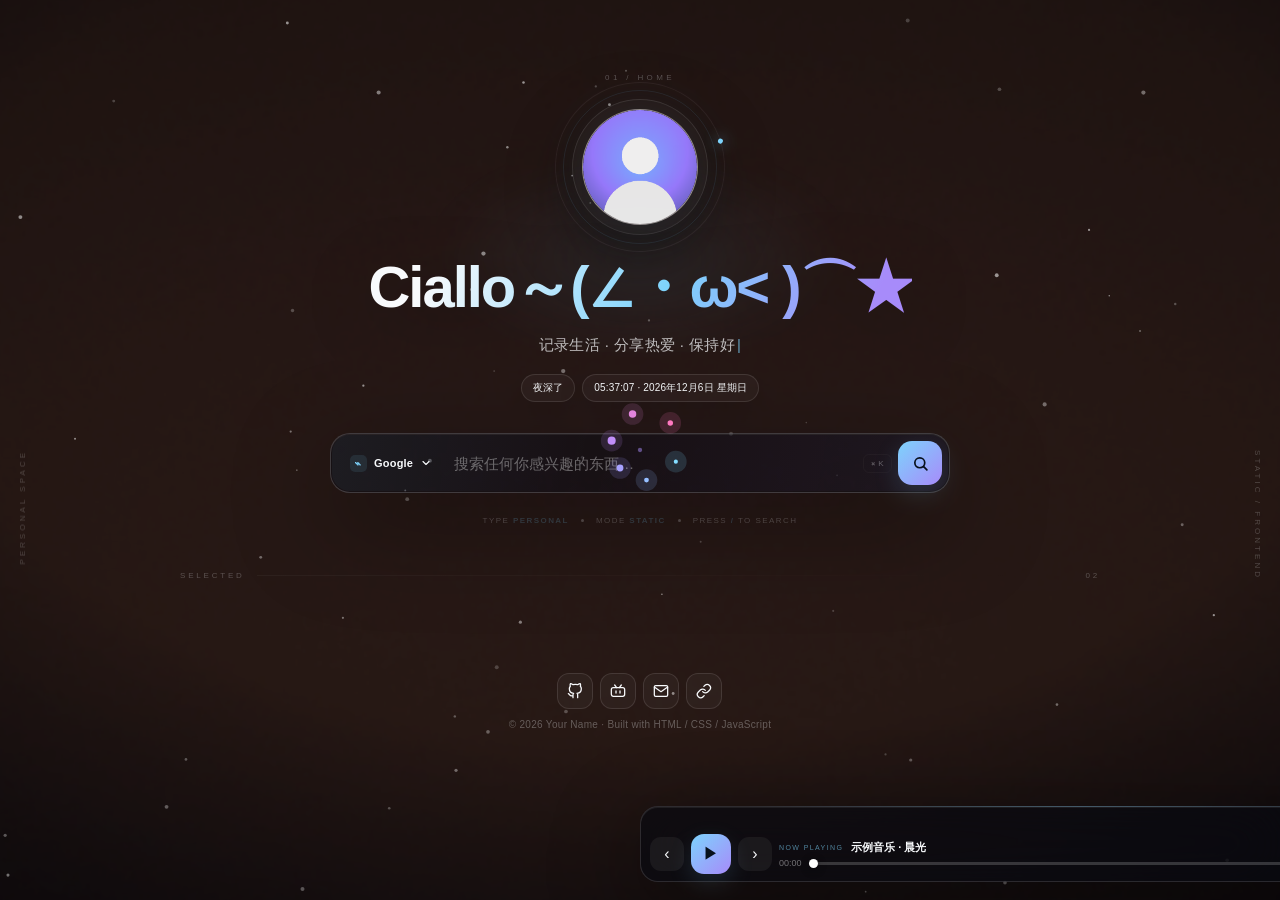
==== commit eab97417: "修复重构后加载层与背景遮罩兼容问题" ====
--- a/index.html
+++ b/index.html
@@ -10,10 +10,11 @@
 <link rel="stylesheet" href="css/style.css">
 </head>
 <body>
+<div class="loader" id="loader"><div class="loader-box"><div class="loader-ring"></div><div class="loader-text">LOADING</div></div></div>
 <div class="bg" id="bg">
   <div class="bg-img is-active" id="bgA"></div>
   <div class="bg-img" id="bgB"></div>
-  <div class="bg-mask"></div>
+  <div class="bg-mask" id="bgMask"></div>
   <div class="bg-grain"></div>
 </div>
 <canvas class="fx-canvas" id="fxParticles"></canvas>
--- a/css/style.css
+++ b/css/style.css
@@ -102,3 +102,18 @@
   .showcase{width:100%;border-radius:16px}.sc-title{font-size:13px}.sc-text{font-size:11px}.player{width:calc(100% - 12px)}
 }
 @media(prefers-reduced-motion:reduce){*,*::before,*::after{animation-duration:.01ms!important;animation-iteration-count:1!important;transition-duration:.01ms!important;scroll-behavior:auto!important}}
+
+/* === v3 identity layer === */
+.bg-grain{position:absolute;inset:0;opacity:.035;pointer-events:none;background-image:url("data:image/svg+xml,%3Csvg viewBox='0 0 160 160' xmlns='http://www.w3.org/2000/svg'%3E%3Cfilter id='n'%3E%3CfeTurbulence type='fractalNoise' baseFrequency='.8' numOctaves='4' stitchTiles='stitch'/%3E%3C/filter%3E%3Crect width='100%25' height='100%25' filter='url(%23n)' opacity='.5'/%3E%3C/svg%3E");mix-blend-mode:screen}
+.ambient-label{position:fixed;z-index:3;top:50%;font-size:8px;letter-spacing:.38em;writing-mode:vertical-rl;opacity:.22;pointer-events:none}.ambient-label-left{left:18px;transform:rotate(180deg)}.ambient-label-right{right:18px}
+.hero{gap:13px}.hero-index{position:absolute;top:-26px;left:50%;transform:translateX(-50%);font-size:8px;letter-spacing:.42em;opacity:.28;white-space:nowrap}.avatar-wrap{padding:9px}.avatar-ring{position:absolute;inset:-18px;border:1px solid rgba(255,255,255,.055);border-radius:50%;transform:rotate(18deg)}.avatar-ring:after{content:"";position:absolute;width:5px;height:5px;right:8%;top:19%;border-radius:50%;background:var(--primary);box-shadow:0 0 14px var(--primary)}
+.hero-meta{display:flex;align-items:center;gap:12px;margin-top:10px;font-size:8px;letter-spacing:.18em;opacity:.24}.hero-meta b{font-weight:600;color:var(--primary);opacity:.9}.hero-meta i{width:3px;height:3px;border-radius:50%;background:currentColor}
+.section-line{width:min(920px,100%);display:flex;align-items:center;gap:12px;margin:8px 0 -18px;font-size:8px;letter-spacing:.35em;opacity:.25}.section-line i{height:1px;flex:1;background:linear-gradient(90deg,rgba(255,255,255,.16),transparent)}.section-line span:last-child{font-variant-numeric:tabular-nums}
+.slot-showcase:empty{display:none}
+.search-key{position:relative;z-index:1;margin-right:6px;padding:4px 7px;border:1px solid rgba(255,255,255,.09);border-radius:6px;font-size:8px;letter-spacing:.04em;opacity:.32;white-space:nowrap}.search:focus-within .search-key{opacity:.12}
+.engine-mark{display:grid;place-items:center;width:17px;height:17px;border-radius:5px;background:rgba(125,211,252,.1);color:var(--primary);font-size:12px}
+.track-top{display:flex;align-items:center;gap:8px;margin-bottom:3px}.track-label{font-size:7px;letter-spacing:.2em;color:var(--primary);opacity:.6}.track-name{margin-bottom:0}
+.player-edge{position:absolute;top:-1px;left:12%;right:12%;height:1px;background:linear-gradient(90deg,transparent,var(--primary),transparent);opacity:.28}
+.list-toggle{font-size:13px}
+@media(max-width:768px){.ambient-label{display:none}.hero-index{top:-19px}.hero-meta{gap:8px;font-size:7px}.search-key{display:none}.section-line{margin-top:4px}.player-edge{left:20%;right:20%}}
+@media(max-width:480px){.hero-meta{display:none}.section-line{margin-bottom:-10px}.avatar-ring{inset:-12px}}
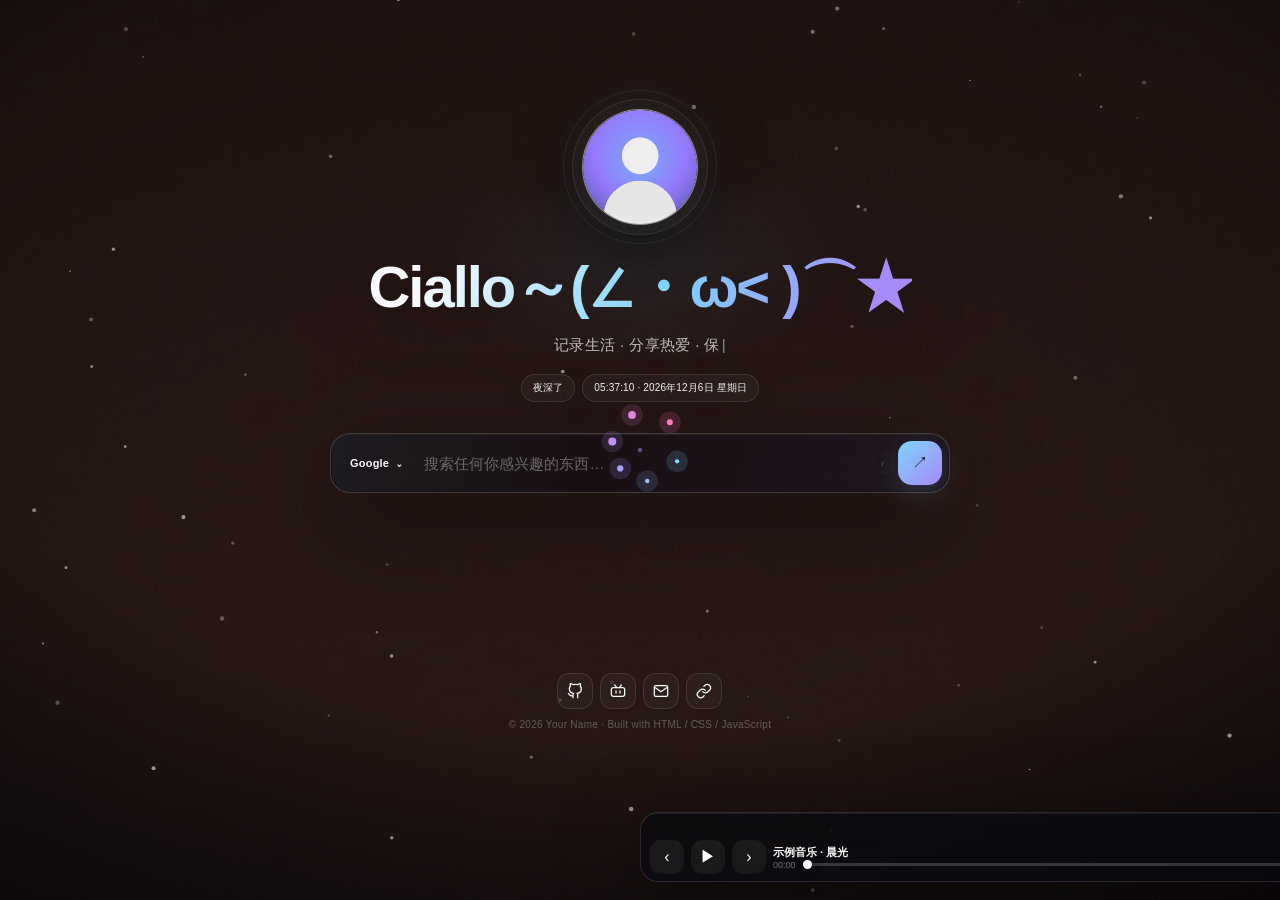
==== commit ef8cec21: "重做为极简纯前端个人主页结构" ====
--- a/index.html
+++ b/index.html
@@ -1,111 +1,39 @@
 <!doctype html>
 <html lang="zh-CN">
 <head>
-<meta charset="utf-8">
-<meta name="viewport" content="width=device-width,initial-scale=1,viewport-fit=cover">
-<meta name="theme-color" content="#070a13">
-<meta name="color-scheme" content="dark">
-<title>我的主页</title>
-<link rel="icon" href="assets/avatar/avatar.png">
-<link rel="stylesheet" href="css/style.css">
+<meta charset="utf-8"><meta name="viewport" content="width=device-width,initial-scale=1,viewport-fit=cover">
+<meta name="theme-color" content="#08090d"><meta name="color-scheme" content="dark">
+<title>我的主页</title><link rel="icon" href="assets/avatar/avatar.png"><link rel="stylesheet" href="css/style.css">
 </head>
 <body>
-<div class="loader" id="loader"><div class="loader-box"><div class="loader-ring"></div><div class="loader-text">LOADING</div></div></div>
-<div class="bg" id="bg">
-  <div class="bg-img is-active" id="bgA"></div>
-  <div class="bg-img" id="bgB"></div>
-  <div class="bg-mask" id="bgMask"></div>
-  <div class="bg-grain"></div>
-</div>
-<canvas class="fx-canvas" id="fxParticles"></canvas>
-<canvas class="fx-canvas" id="fxCursor"></canvas>
-<canvas class="fx-canvas" id="fxClick"></canvas>
-
-<main class="page" id="page">
-  <div class="ambient-label ambient-label-left">PERSONAL SPACE</div>
-  <div class="ambient-label ambient-label-right">STATIC / FRONTEND</div>
-
-  <div class="slot" id="slotAbove"></div>
-
-  <section class="hero">
-    <div class="hero-index">01 / HOME</div>
-    <div class="avatar-wrap" id="avatarWrap">
-      <span class="avatar-ring"></span>
-      <img class="avatar" id="avatar" alt="头像">
-    </div>
-
-    <h1 class="big-title" id="bigTitle"></h1>
-    <p class="subtitle"><span id="typewriter"></span><i class="caret" id="caret">|</i></p>
-
-    <div class="info-row">
-      <span class="chip" id="greeting"></span>
-      <span class="chip" id="clock"></span>
-      <span class="chip" id="weather"></span>
-    </div>
-
-    <p class="hitokoto" id="hitokoto"></p>
-
-    <form class="search" id="searchForm">
-      <div class="engine" id="engineWrap">
-        <button type="button" class="engine-current" id="engineCurrent" aria-label="选择搜索引擎">
-          <span class="engine-mark">⌁</span>
-          <span id="engineName">搜索</span>
-          <svg viewBox="0 0 24 24" class="ico-chev"><polyline points="6 9 12 15 18 9"/></svg>
-        </button>
-        <ul class="engine-list" id="engineList"></ul>
-      </div>
-      <input class="search-input" id="searchInput" type="search" placeholder="搜索任何你感兴趣的东西…" autocomplete="off">
-      <span class="search-key">⌘ K</span>
-      <button class="search-btn" type="submit" aria-label="搜索">
-        <svg viewBox="0 0 24 24" class="ico-search"><circle cx="11" cy="11" r="7"/><line x1="16.5" y1="16.5" x2="21" y2="21"/></svg>
-      </button>
-    </form>
-
-    <div class="hero-meta">
-      <span>TYPE <b>PERSONAL</b></span>
-      <i></i>
-      <span>MODE <b>STATIC</b></span>
-      <i></i>
-      <span>PRESS <b>/</b> TO SEARCH</span>
-    </div>
-  </section>
-
-  <div class="section-line"><span>SELECTED</span><i></i><span>02</span></div>
-  <div class="slot slot-showcase" id="slotBelow"></div>
-  <div class="slot" id="slotBottom"></div>
-
-  <footer class="footer" id="footer">
-    <div class="social" id="social"></div>
-    <p class="footer-text" id="footerText"></p>
-    <p class="visit" id="visitCount"></p>
-  </footer>
+<div class="loader" id="loader"><div class="loader-dot"></div></div>
+<div class="bg" id="bg"><div class="bg-img is-active" id="bgA"></div><div class="bg-img" id="bgB"></div><div class="bg-mask" id="bgMask"></div></div>
+<canvas class="fx-canvas" id="fxParticles"></canvas><canvas class="fx-canvas" id="fxCursor"></canvas><canvas class="fx-canvas" id="fxClick"></canvas>
+<main class="page">
+<div class="slot" id="slotAbove"></div>
+<section class="hero">
+  <div class="avatar-wrap"><img class="avatar" id="avatar" alt="头像"></div>
+  <h1 class="big-title" id="bigTitle"></h1>
+  <div class="subtitle"><span id="typewriter"></span><span class="caret" id="caret">|</span></div>
+  <div class="info-row"><span class="chip" id="greeting"></span><span class="chip" id="clock"></span><span class="chip" id="weather"></span></div>
+  <div class="hitokoto" id="hitokoto"></div>
+  <form class="search" id="searchForm">
+    <div class="engine" id="engineWrap"><button type="button" class="engine-current" id="engineCurrent"><span id="engineName">Google</span><span class="chevron">⌄</span></button><ul class="engine-list" id="engineList"></ul></div>
+    <input class="search-input" id="searchInput" type="search" autocomplete="off">
+    <span class="search-key">/</span>
+    <button class="search-btn" type="submit" aria-label="搜索">↗</button>
+  </form>
+</section>
+<div class="slot" id="slotBelow"></div><div class="slot" id="slotBottom"></div>
+<footer class="footer" id="footer"><div class="social" id="social"></div><div class="footer-text" id="footerText"></div><div class="visit" id="visitCount"></div></footer>
 </main>
-
 <section class="player" id="player">
-  <div class="player-edge"></div>
-  <canvas class="spectrum" id="spectrum"></canvas>
-  <div class="player-main">
-    <button class="pbtn" id="btnPrev" aria-label="上一首">‹</button>
-    <button class="pbtn pbtn-play" id="btnPlay" aria-label="播放/暂停"><span class="ico-play">▶</span><span class="ico-pause">Ⅱ</span></button>
-    <button class="pbtn" id="btnNext" aria-label="下一首">›</button>
-    <div class="track">
-      <div class="track-top"><span class="track-label">NOW PLAYING</span><span class="track-name" id="trackName">未播放</span></div>
-      <div class="track-bar">
-        <span class="time" id="timeCurrent">00:00</span>
-        <input class="range" id="progress" type="range" min="0" max="1000" value="0" aria-label="播放进度">
-        <span class="time" id="timeDuration">00:00</span>
-      </div>
-    </div>
-    <div class="vol"><span class="volume-mark">◒</span><input class="range range-vol" id="volume" type="range" min="0" max="100" value="40" aria-label="音量"></div>
-    <button class="pbtn list-toggle" id="btnList" aria-label="播放列表">☰</button>
-  </div>
-  <ul class="playlist" id="playlist"></ul>
-</section>
-
-<div class="ctx-menu" id="ctxMenu"></div>
-<audio id="audio" preload="metadata"></audio>
-<script src="js/config.js"></script>
-<script src="js/effects.js"></script>
-<script src="js/main.js"></script>
-</body>
-</html>+<canvas class="spectrum" id="spectrum"></canvas>
+<div class="player-main">
+<button class="pbtn" id="btnPrev">‹</button><button class="pbtn play" id="btnPlay"><span class="ico-play">▶</span><span class="ico-pause">Ⅱ</span></button><button class="pbtn" id="btnNext">›</button>
+<div class="track"><div class="track-name" id="trackName">未播放</div><div class="track-bar"><span class="time" id="timeCurrent">0:00</span><input class="range" id="progress" type="range" min="0" max="1000" value="0"><span class="time" id="timeDuration">0:00</span></div></div>
+<input class="range range-vol" id="volume" type="range" min="0" max="100" value="40"><button class="pbtn list" id="btnList">☰</button>
+</div><ul class="playlist" id="playlist"></ul></section>
+<div class="ctx-menu" id="ctxMenu"></div><audio id="audio" preload="metadata"></audio>
+<script src="js/config.js"></script><script src="js/effects.js"></script><script src="js/main.js"></script>
+</body></html>
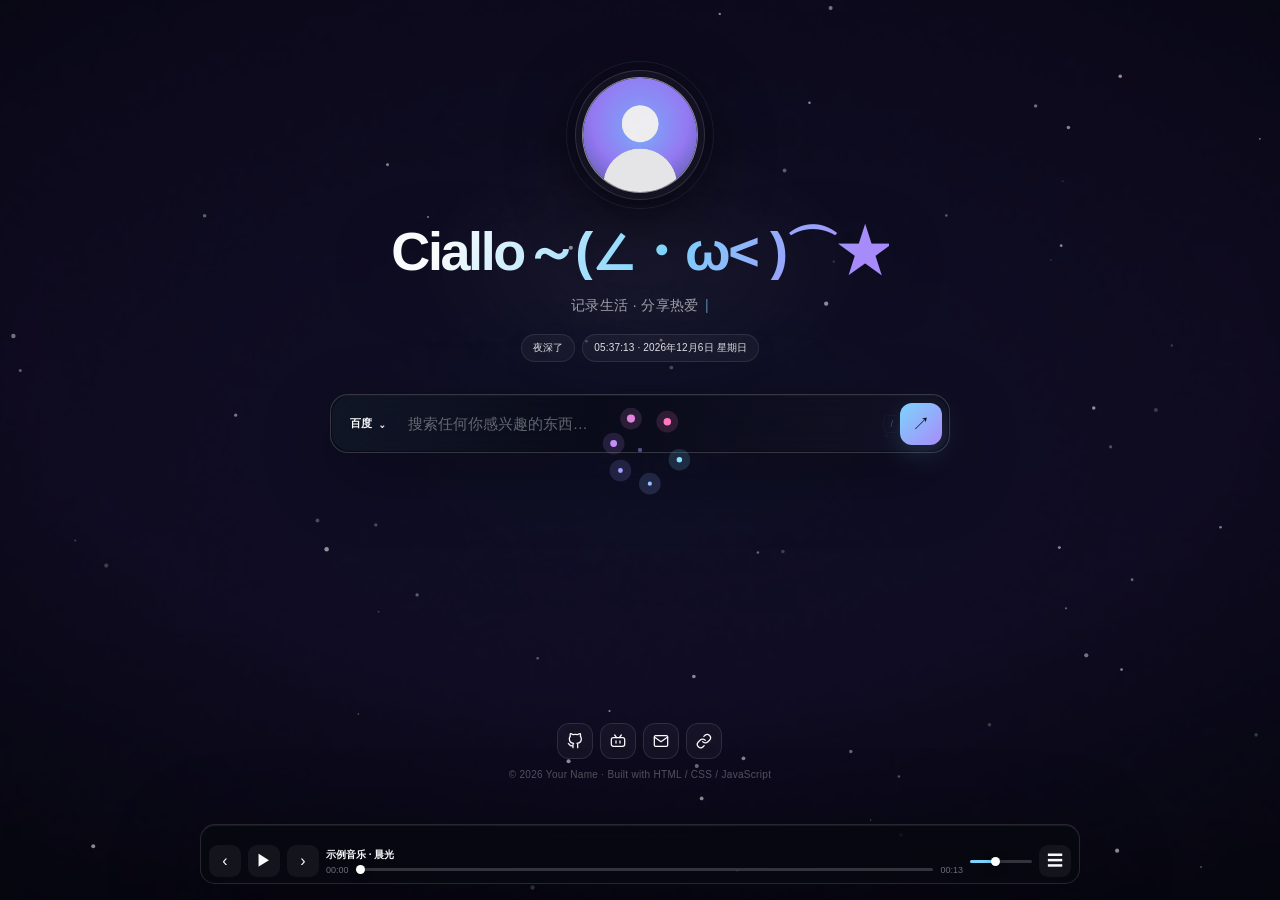
==== commit 01213f6e: "同步默认搜索引擎显示为百度" ====
--- a/index.html
+++ b/index.html
@@ -18,7 +18,7 @@
   <div class="info-row"><span class="chip" id="greeting"></span><span class="chip" id="clock"></span><span class="chip" id="weather"></span></div>
   <div class="hitokoto" id="hitokoto"></div>
   <form class="search" id="searchForm">
-    <div class="engine" id="engineWrap"><button type="button" class="engine-current" id="engineCurrent"><span id="engineName">Google</span><span class="chevron">⌄</span></button><ul class="engine-list" id="engineList"></ul></div>
+    <div class="engine" id="engineWrap"><button type="button" class="engine-current" id="engineCurrent"><span id="engineName">百度</span><span class="chevron">⌄</span></button><ul class="engine-list" id="engineList"></ul></div>
     <input class="search-input" id="searchInput" type="search" autocomplete="off">
     <span class="search-key">/</span>
     <button class="search-btn" type="submit" aria-label="搜索">↗</button>
--- a/css/style.css
+++ b/css/style.css
@@ -103,17 +103,114 @@
 }
 @media(prefers-reduced-motion:reduce){*,*::before,*::after{animation-duration:.01ms!important;animation-iteration-count:1!important;transition-duration:.01ms!important;scroll-behavior:auto!important}}
 
-/* === v3 identity layer === */
-.bg-grain{position:absolute;inset:0;opacity:.035;pointer-events:none;background-image:url("data:image/svg+xml,%3Csvg viewBox='0 0 160 160' xmlns='http://www.w3.org/2000/svg'%3E%3Cfilter id='n'%3E%3CfeTurbulence type='fractalNoise' baseFrequency='.8' numOctaves='4' stitchTiles='stitch'/%3E%3C/filter%3E%3Crect width='100%25' height='100%25' filter='url(%23n)' opacity='.5'/%3E%3C/svg%3E");mix-blend-mode:screen}
-.ambient-label{position:fixed;z-index:3;top:50%;font-size:8px;letter-spacing:.38em;writing-mode:vertical-rl;opacity:.22;pointer-events:none}.ambient-label-left{left:18px;transform:rotate(180deg)}.ambient-label-right{right:18px}
-.hero{gap:13px}.hero-index{position:absolute;top:-26px;left:50%;transform:translateX(-50%);font-size:8px;letter-spacing:.42em;opacity:.28;white-space:nowrap}.avatar-wrap{padding:9px}.avatar-ring{position:absolute;inset:-18px;border:1px solid rgba(255,255,255,.055);border-radius:50%;transform:rotate(18deg)}.avatar-ring:after{content:"";position:absolute;width:5px;height:5px;right:8%;top:19%;border-radius:50%;background:var(--primary);box-shadow:0 0 14px var(--primary)}
-.hero-meta{display:flex;align-items:center;gap:12px;margin-top:10px;font-size:8px;letter-spacing:.18em;opacity:.24}.hero-meta b{font-weight:600;color:var(--primary);opacity:.9}.hero-meta i{width:3px;height:3px;border-radius:50%;background:currentColor}
-.section-line{width:min(920px,100%);display:flex;align-items:center;gap:12px;margin:8px 0 -18px;font-size:8px;letter-spacing:.35em;opacity:.25}.section-line i{height:1px;flex:1;background:linear-gradient(90deg,rgba(255,255,255,.16),transparent)}.section-line span:last-child{font-variant-numeric:tabular-nums}
-.slot-showcase:empty{display:none}
-.search-key{position:relative;z-index:1;margin-right:6px;padding:4px 7px;border:1px solid rgba(255,255,255,.09);border-radius:6px;font-size:8px;letter-spacing:.04em;opacity:.32;white-space:nowrap}.search:focus-within .search-key{opacity:.12}
-.engine-mark{display:grid;place-items:center;width:17px;height:17px;border-radius:5px;background:rgba(125,211,252,.1);color:var(--primary);font-size:12px}
-.track-top{display:flex;align-items:center;gap:8px;margin-bottom:3px}.track-label{font-size:7px;letter-spacing:.2em;color:var(--primary);opacity:.6}.track-name{margin-bottom:0}
-.player-edge{position:absolute;top:-1px;left:12%;right:12%;height:1px;background:linear-gradient(90deg,transparent,var(--primary),transparent);opacity:.28}
-.list-toggle{font-size:13px}
-@media(max-width:768px){.ambient-label{display:none}.hero-index{top:-19px}.hero-meta{gap:8px;font-size:7px}.search-key{display:none}.section-line{margin-top:4px}.player-edge{left:20%;right:20%}}
-@media(max-width:480px){.hero-meta{display:none}.section-line{margin-bottom:-10px}.avatar-ring{inset:-12px}}
+
+/* final visual reset */
+body{background:#08090d}
+.page{justify-content:center;padding:70px 24px 120px;gap:30px}
+.hero{gap:14px}
+.hero:before{width:520px;height:300px;background:radial-gradient(ellipse,rgba(255,255,255,.07),transparent 68%)}
+.avatar-wrap{padding:6px;border-color:rgba(255,255,255,.14);background:rgba(255,255,255,.035);box-shadow:0 18px 70px rgba(0,0,0,.35)}
+.avatar{width:112px;height:112px;box-shadow:0 12px 55px rgba(0,0,0,.4);filter:saturate(.94)}
+.big-title{font-size:clamp(32px,5vw,54px);letter-spacing:-.045em}
+.subtitle{font-size:14px;opacity:.6}
+.info-row{margin-top:2px}
+.chip{background:rgba(255,255,255,.045);border-color:rgba(255,255,255,.10)}
+.hitokoto{margin-top:2px;opacity:.38}
+.search{margin-top:18px;width:min(680px,100%);border-radius:18px;background:rgba(8,10,16,.58);box-shadow:0 24px 80px rgba(0,0,0,.36)}
+.search-key{font-size:9px;border:1px solid rgba(255,255,255,.12);padding:3px 6px;border-radius:5px;opacity:.25}
+.search-btn{width:42px;height:42px;border-radius:12px;font-size:18px}
+.showcase{margin-top:8px}
+.footer{padding-top:20px}
+.player{width:min(760px,calc(100% - 32px));bottom:16px;border-radius:15px;background:rgba(7,9,14,.64);padding:6px 8px}
+.pbtn{width:32px;height:32px;border-radius:9px}.pbtn-play{width:38px;height:38px}
+.track-name{font-size:10px}.spectrum{height:12px;opacity:.4}
+@media(max-width:768px){.page{padding:48px 16px 110px;gap:22px}.avatar{width:92px;height:92px}.big-title{font-size:28px}.search{margin-top:8px}.player{width:calc(100% - 14px);bottom:8px}.range-vol{display:none}}
+
+
+/* =========================
+ * final polish
+ * ========================= */
+
+/* 搜索引擎菜单：统一向下展开 */
+.engine-list{
+  top:calc(100% + 10px);
+  bottom:auto;
+  transform:translateY(-8px) scale(.97);
+}
+.engine.is-open .engine-list{
+  transform:none;
+}
+
+/* 加载点补全：轻微呼吸，不抢画面 */
+.loader-dot{
+  width:8px;
+  height:8px;
+  border-radius:50%;
+  background:var(--primary);
+  box-shadow:0 0 22px var(--primary);
+  animation:loaderPulse 1.2s ease-in-out infinite;
+}
+@keyframes loaderPulse{
+  0%,100%{transform:scale(.72);opacity:.42}
+  50%{transform:scale(1);opacity:1}
+}
+
+/* 搜索框更轻一点，减少“卡片感” */
+.search{
+  box-shadow:0 22px 70px rgba(0,0,0,.32),inset 0 1px 0 rgba(255,255,255,.06);
+}
+.search:focus-within{
+  transform:translateY(-1px);
+}
+
+/* 壁纸是主角，内容层保持克制 */
+.hero:before{
+  opacity:.75;
+}
+.info-row{
+  opacity:.9;
+}
+.footer{
+  opacity:.9;
+}
+
+/* 手机端菜单不要离搜索框太远 */
+@media(max-width:768px){
+  .engine-list{
+    top:calc(100% + 7px);
+    max-height:42vh;
+  }
+  .search{
+    box-shadow:0 18px 50px rgba(0,0,0,.30),inset 0 1px 0 rgba(255,255,255,.06);
+  }
+}
+
+
+/* interaction fixes: keep dropdown below and keep fixed player centered */
+.engine-list{
+  top:calc(100% + 10px) !important;
+  bottom:auto !important;
+  transform:translateY(-8px) scale(.97) !important;
+}
+.engine.is-open .engine-list{
+  transform:translateY(0) scale(1) !important;
+}
+
+.player{
+  box-sizing:border-box;
+  left:12px;
+  right:12px;
+  width:auto;
+  max-width:880px;
+  margin:0 auto;
+  transform:none;
+  animation:playerIn .7s var(--ease) .3s both;
+}
+@keyframes playerIn{
+  from{opacity:0;transform:translateY(12px)}
+  to{opacity:1;transform:translateY(0)}
+}
+@media(max-width:768px){
+  .player{left:6px;right:6px;width:auto;max-width:none;margin:0}
+}
+
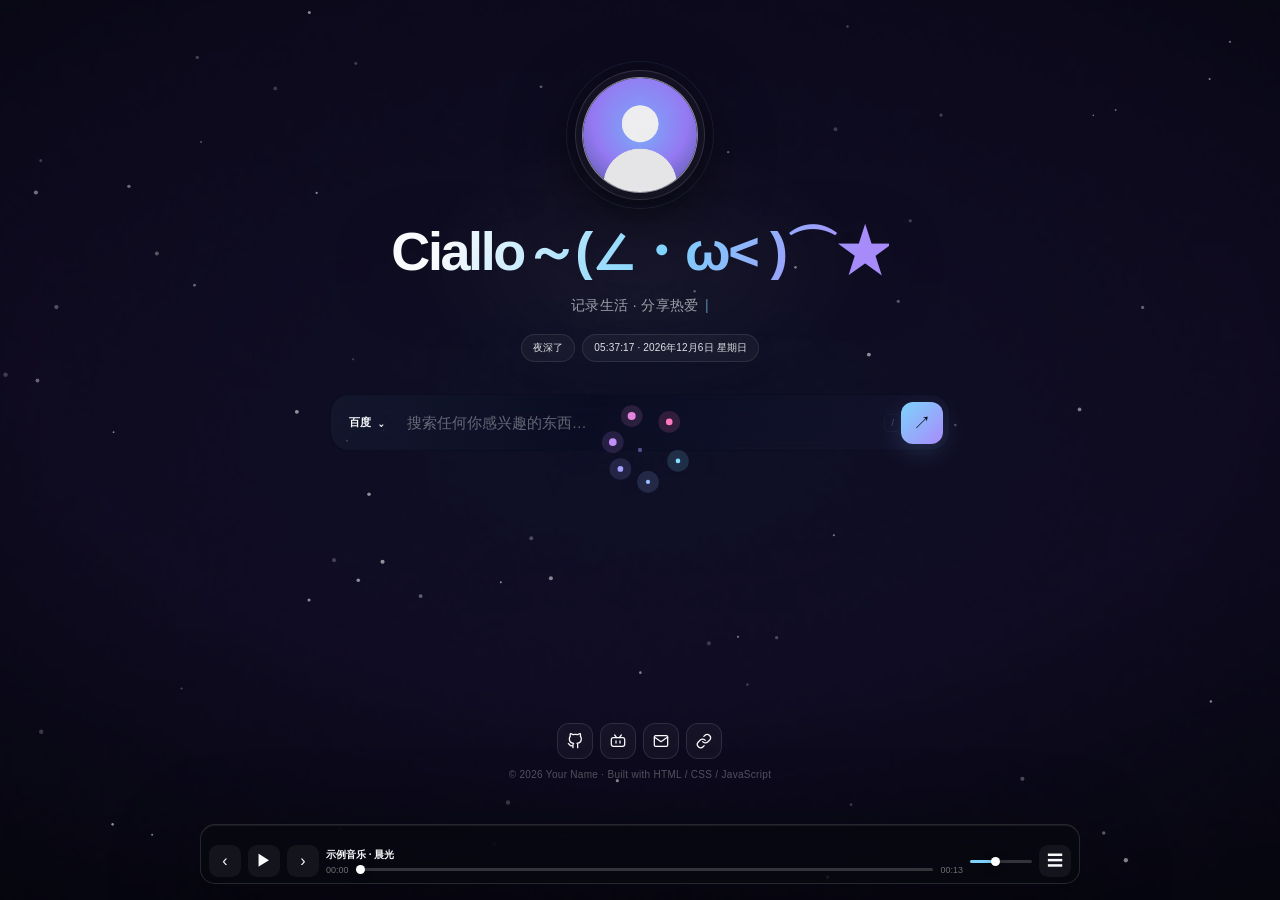
==== commit 350c05fc: "禁止移动端页面缩放" ====
--- a/index.html
+++ b/index.html
@@ -1,7 +1,7 @@
 <!doctype html>
 <html lang="zh-CN">
 <head>
-<meta charset="utf-8"><meta name="viewport" content="width=device-width,initial-scale=1,viewport-fit=cover">
+<meta charset="utf-8"><meta name="viewport" content="width=device-width,initial-scale=1,maximum-scale=1,user-scalable=no,viewport-fit=cover">
 <meta name="theme-color" content="#08090d"><meta name="color-scheme" content="dark">
 <title>我的主页</title><link rel="icon" href="assets/avatar/avatar.png"><link rel="stylesheet" href="css/style.css">
 </head>
--- a/css/style.css
+++ b/css/style.css
@@ -214,3 +214,76 @@
   .player{left:6px;right:6px;width:auto;max-width:none;margin:0}
 }
 
+
+
+/* mobile layout + search field cleanup */
+.search{
+  border:0 !important;
+  box-shadow:none !important;
+  background:rgba(7,10,20,.30);
+}
+.search:focus-within{
+  border:0 !important;
+  box-shadow:none !important;
+}
+.search-input{
+  border:0 !important;
+  outline:0 !important;
+  box-shadow:none !important;
+}
+@media(max-width:768px){
+  html,body{
+    width:100%;
+    min-width:0;
+    overflow-x:hidden;
+  }
+  .page{
+    width:100%;
+    max-width:100%;
+    align-items:center;
+    justify-content:flex-start;
+    padding-left:12px;
+    padding-right:12px;
+  }
+  .slot,
+  .hero,
+  .footer{
+    width:100%;
+    max-width:100%;
+    margin-left:auto;
+    margin-right:auto;
+  }
+  .hero{
+    align-items:center;
+    text-align:center;
+  }
+  .search{
+    width:100%;
+    max-width:680px;
+    margin-left:auto;
+    margin-right:auto;
+  }
+  .info-row,
+  .social{
+    width:100%;
+    justify-content:center;
+  }
+  .hitokoto{
+    margin-left:auto;
+    margin-right:auto;
+    text-align:center;
+  }
+  .showcase{
+    margin-left:auto;
+    margin-right:auto;
+  }
+}
+@media(max-width:480px){
+  .page{
+    padding-left:10px;
+    padding-right:10px;
+  }
+  .hero,.search,.slot,.footer{
+    width:100%;
+  }
+}
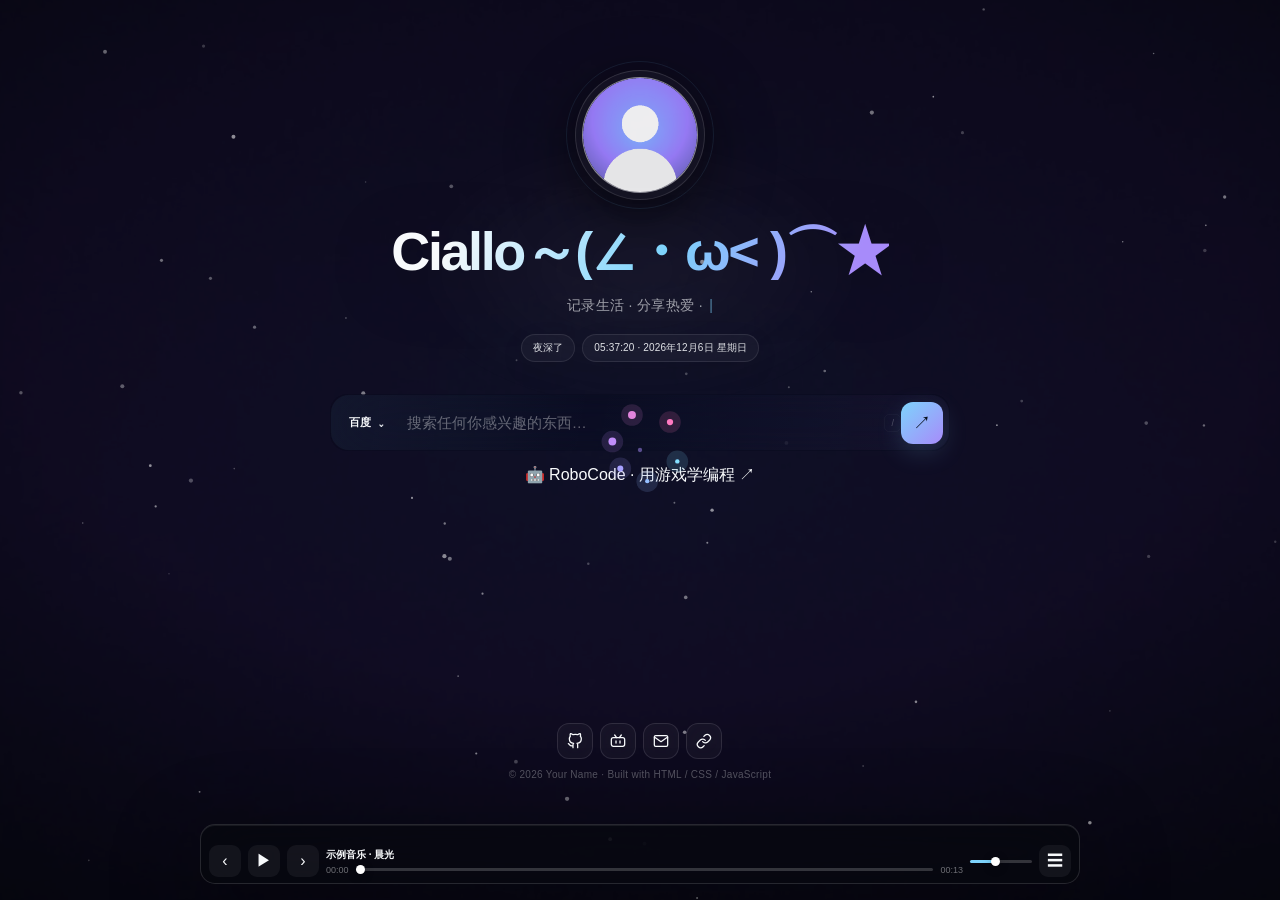
==== commit 6765139e: "feat: add RoboCode game shortcut to homepage" ====
--- a/index.html
+++ b/index.html
@@ -23,6 +23,7 @@
     <span class="search-key">/</span>
     <button class="search-btn" type="submit" aria-label="搜索">↗</button>
   </form>
+  <a class="game-link" href="robocode.html">🤖 RoboCode · 用游戏学编程 <span aria-hidden="true">↗</span></a>
 </section>
 <div class="slot" id="slotBelow"></div><div class="slot" id="slotBottom"></div>
 <footer class="footer" id="footer"><div class="social" id="social"></div><div class="footer-text" id="footerText"></div><div class="visit" id="visitCount"></div></footer>
--- a/css/style.css
+++ b/css/style.css
@@ -287,3 +287,105 @@
     width:100%;
   }
 }
+
+
+/* viewport lock: keep the wallpaper page fixed in the viewport */
+html,
+body{
+  width:100%;
+  height:100%;
+  min-height:100%;
+  overflow-x:hidden !important;
+  overflow-y:auto !important;
+  overscroll-behavior-x:none !important;
+  overscroll-behavior-y:auto !important;
+  -webkit-overflow-scrolling:touch;
+}
+
+body{
+  touch-action:pan-y;
+  user-select:none;
+  -webkit-user-select:none;
+}
+
+.page{
+  width:100%;
+  min-height:100dvh;
+  max-height:100dvh;
+  overflow:hidden;
+}
+
+/* controls still need normal touch interaction */
+input,
+button,
+a,
+.engine-list,
+.playlist,
+.sc-slider,
+.range{
+  touch-action:manipulation;
+}
+
+.search-input{
+  user-select:text;
+  -webkit-user-select:text;
+  touch-action:manipulation;
+}
+
+/* wide 2712×1220-class landscape screens */
+@media (min-width:1600px) and (min-height:900px) and (orientation:landscape){
+  .page{
+    padding:48px 32px 104px;
+    gap:24px;
+  }
+  .hero{
+    gap:12px;
+  }
+  .avatar{
+    width:108px;
+    height:108px;
+  }
+  .big-title{
+    font-size:clamp(38px,3.8vw,56px);
+  }
+  .search{
+    margin-top:12px;
+  }
+  .showcase{
+    margin-top:2px;
+  }
+  .player{
+    bottom:14px;
+  }
+}
+
+
+/* mobile touch feedback: keep interaction, remove pressed visual effects */
+@media (hover:none) and (pointer:coarse){
+  html,
+  body,
+  button,
+  a,
+  input,
+  [role="button"]{
+    -webkit-tap-highlight-color:transparent !important;
+  }
+
+  .pbtn:active,
+  .search-btn:active,
+  .sc-arrow:active,
+  .social a:active,
+  .engine-current:active,
+  .engine-list li:active,
+  .playlist li:active,
+  .ctx-menu li:active,
+  .sc-dots .dot:active,
+  .avatar-wrap:active .avatar{
+    transform:none !important;
+    filter:none !important;
+  }
+
+  .search:focus-within{
+    transform:none !important;
+  }
+}
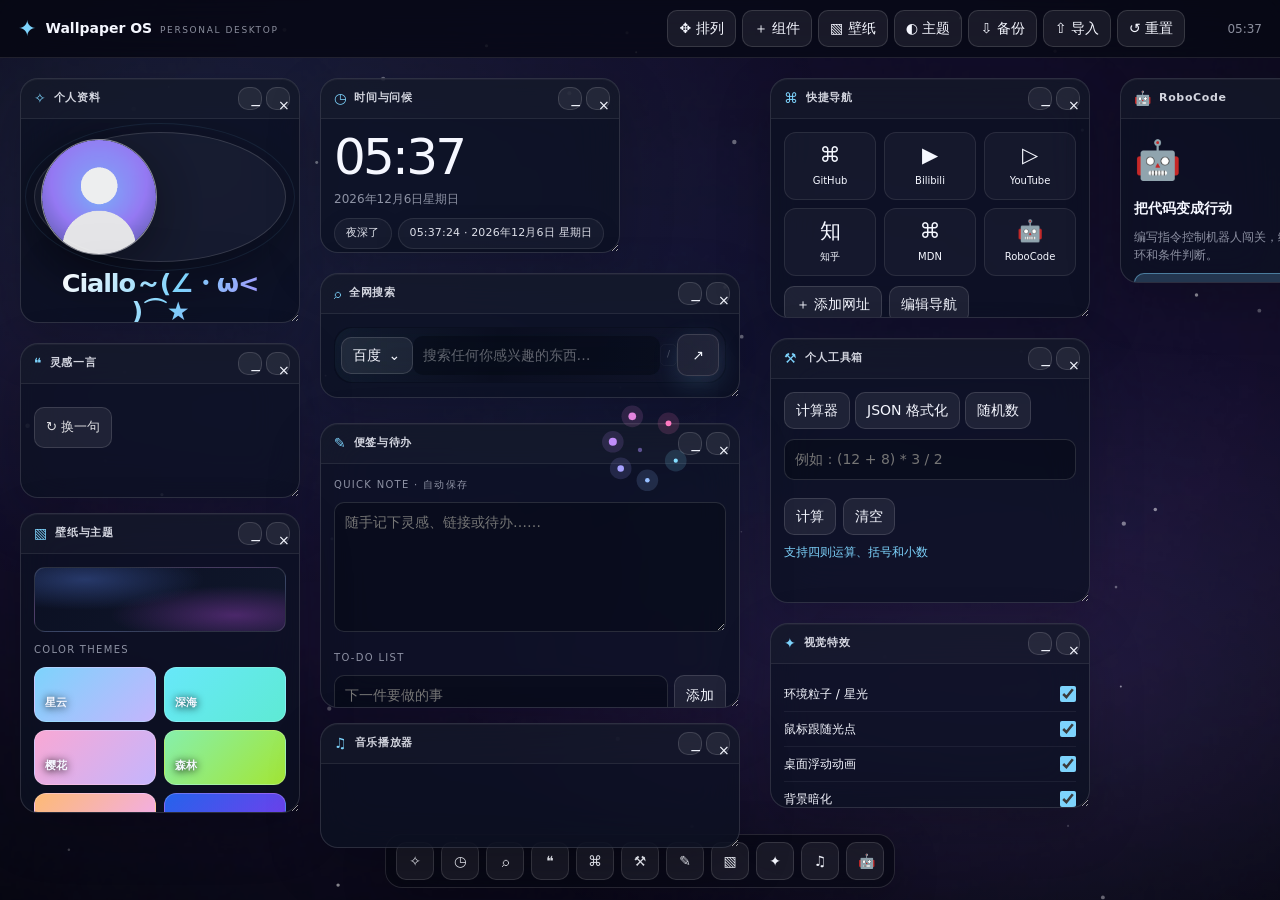
==== commit 3afb3496: "Connect Wallpaper OS desktop workspace" ====
--- a/index.html
+++ b/index.html
@@ -3,7 +3,7 @@
 <head>
 <meta charset="utf-8"><meta name="viewport" content="width=device-width,initial-scale=1,maximum-scale=1,user-scalable=no,viewport-fit=cover">
 <meta name="theme-color" content="#08090d"><meta name="color-scheme" content="dark">
-<title>我的主页</title><link rel="icon" href="assets/avatar/avatar.png"><link rel="stylesheet" href="css/style.css">
+<title>我的主页</title><link rel="icon" href="assets/avatar/avatar.png"><link rel="manifest" href="manifest.json"><link rel="stylesheet" href="css/style.css"><link rel="stylesheet" href="css/desktop.css">
 </head>
 <body>
 <div class="loader" id="loader"><div class="loader-dot"></div></div>
@@ -36,5 +36,5 @@
 <input class="range range-vol" id="volume" type="range" min="0" max="100" value="40"><button class="pbtn list" id="btnList">☰</button>
 </div><ul class="playlist" id="playlist"></ul></section>
 <div class="ctx-menu" id="ctxMenu"></div><audio id="audio" preload="metadata"></audio>
-<script src="js/config.js"></script><script src="js/effects.js"></script><script src="js/main.js"></script>
+<script src="js/config.js"></script><script src="js/effects.js"></script><script src="js/main.js"></script><script src="js/desktop.js"></script>
 </body></html>
--- a/css/style.css
+++ b/css/style.css
@@ -389,3 +389,30 @@
     transform:none !important;
   }
 }
+
+
+/* RoboCode shortcut */
+.game-link{
+  display:inline-flex;
+  align-items:center;
+  justify-content:center;
+  gap:12px;
+  margin-top:2px;
+  padding:10px 16px;
+  border:1px solid rgba(255,255,255,.16);
+  border-radius:999px;
+  background:rgba(8,10,20,.28);
+  color:rgba(255,255,255,.78);
+  font-size:12px;
+  letter-spacing:.02em;
+  transition:background .2s ease,border-color .2s ease,color .2s ease;
+}
+.game-link span{color:var(--primary);font-size:15px}
+.game-link:hover{
+  background:rgba(255,255,255,.08);
+  border-color:rgba(255,255,255,.3);
+  color:#fff;
+}
+@media(max-width:768px){
+  .game-link{margin-top:0;padding:9px 14px;font-size:11px}
+}
--- a/css/desktop.css
+++ b/css/desktop.css
@@ -0,0 +1,19 @@
+
+:root{--desk-accent:#7dd3fc;--desk-accent2:#a78bfa;--desk-panel:rgba(13,18,34,.76);--desk-line:rgba(255,255,255,.13);--desk-text:#f5f7ff;--desk-muted:rgba(235,240,255,.58)}
+#desktopRoot{position:fixed;inset:0;z-index:20;color:var(--desk-text);font:14px/1.5 system-ui,-apple-system,"Segoe UI","PingFang SC","Microsoft YaHei",sans-serif;display:flex;flex-direction:column;overflow:hidden;isolation:isolate}
+#desktopRoot *{box-sizing:border-box}#desktopRoot button,#desktopRoot input,#desktopRoot textarea,#desktopRoot select{font:inherit}#desktopRoot button{color:inherit;border:1px solid var(--desk-line);background:rgba(255,255,255,.07);border-radius:10px;padding:7px 11px;cursor:pointer;transition:background .18s,border-color .18s}#desktopRoot button:hover{background:rgba(255,255,255,.14);border-color:rgba(255,255,255,.25)}
+#desktopRoot input,#desktopRoot textarea,#desktopRoot select{color:#f7f8ff;background:rgba(4,8,18,.42);border:1px solid var(--desk-line);border-radius:10px;padding:9px 10px;outline:none;min-width:0;user-select:text;-webkit-user-select:text}#desktopRoot input:focus,#desktopRoot textarea:focus{border-color:var(--desk-accent)}#desktopRoot textarea{resize:vertical}#desktopRoot a{color:inherit;text-decoration:none}
+.desk-bar{height:58px;flex:none;display:flex;align-items:center;gap:12px;padding:0 18px;background:rgba(5,8,17,.65);border-bottom:1px solid rgba(255,255,255,.1);backdrop-filter:blur(24px);z-index:3}.desk-brand{display:flex;align-items:center;gap:9px;font-weight:750;white-space:nowrap}.desk-brand .brand-glyph{color:var(--desk-accent);font-size:22px}.desk-brand small{font-size:9px;letter-spacing:.18em;font-weight:500;color:var(--desk-muted);margin-left:3px}.desk-actions{display:flex;align-items:center;gap:6px;margin-left:auto}.desk-actions button{font-size:12px;white-space:nowrap}.desk-time{font-variant-numeric:tabular-nums;color:var(--desk-muted);min-width:65px;text-align:right;font-size:12px}
+.desk-surface{position:relative;flex:1;min-height:0;overflow:auto;overscroll-behavior:contain;background:radial-gradient(ellipse at 15% 12%,rgba(125,211,252,.09),transparent 42%),radial-gradient(ellipse at 82% 75%,rgba(167,139,250,.11),transparent 40%)}.desk-widgets{position:relative;min-width:100%;min-height:100%;height:100%;padding:18px}
+.desk-widget{position:absolute;min-width:220px;min-height:100px;width:300px;max-width:calc(100% - 20px);max-height:calc(100% - 16px);display:flex;flex-direction:column;overflow:hidden;border:1px solid var(--desk-line);border-radius:18px;background:var(--desk-panel);backdrop-filter:blur(22px) saturate(125%);box-shadow:0 18px 55px rgba(0,0,0,.2),inset 0 1px rgba(255,255,255,.045);resize:both;animation:deskPop .35s ease both}.desk-widget.is-hidden{display:none}.desk-widget.is-minimized{height:42px!important;min-height:42px;resize:none}.desk-widget.is-minimized .desk-widget-body{display:none}@keyframes deskPop{from{opacity:0;transform:translateY(7px) scale(.985)}to{opacity:1;transform:none}}
+.desk-widget-head{height:40px;min-height:40px;display:flex;align-items:center;gap:8px;padding:0 9px 0 13px;border-bottom:1px solid rgba(255,255,255,.075);background:rgba(255,255,255,.025);cursor:grab;user-select:none;touch-action:none}.desk-widget-head:active{cursor:grabbing}.desk-widget-icon{color:var(--desk-accent);font-size:14px}.desk-widget-title{font-size:11px;letter-spacing:.06em;font-weight:700;opacity:.85;flex:1;white-space:nowrap;overflow:hidden;text-overflow:ellipsis}.desk-widget-controls{display:flex;gap:4px}.desk-widget-controls button{width:23px;height:23px;padding:0;border-radius:7px;font-size:13px;line-height:1}.desk-widget-body{padding:13px;overflow:auto;min-height:0;flex:1;scrollbar-width:thin;scrollbar-color:rgba(255,255,255,.2) transparent}
+.desk-widget-body>.avatar-wrap{margin:0 auto 8px}.desk-widget-body .big-title{font-size:clamp(20px,2vw,30px);margin:3px 0}.desk-widget-body .subtitle{font-size:12px}.desk-profile{text-align:center}.desk-profile .avatar{width:76px;height:76px}.desk-profile .game-link{margin-top:12px}.desk-widget .info-row{display:flex;flex-wrap:wrap;gap:6px;justify-content:flex-start}.desk-widget .chip{font-size:11px}.desk-clock{display:flex;flex-direction:column;gap:8px}.desk-clock .clock-big{font-size:clamp(30px,4vw,50px);line-height:1;font-weight:250;letter-spacing:-.055em;font-variant-numeric:tabular-nums}.desk-clock .clock-date{color:var(--desk-muted);font-size:12px}.desk-widget #searchForm{width:100%!important;max-width:none!important;margin:0}.desk-widget .search-input{min-width:0}.desk-quote{font-size:13px;line-height:1.9;color:rgba(255,255,255,.86)}.desk-quote .hitokoto{font-size:13px;max-width:none;text-align:left;margin:0}.desk-section-label{font-size:10px;letter-spacing:.13em;text-transform:uppercase;color:var(--desk-muted);margin:0 0 10px}
+.desk-nav-grid{display:grid;grid-template-columns:repeat(auto-fill,minmax(76px,1fr));gap:8px}.desk-nav-item{position:relative;min-height:68px;display:flex;flex-direction:column;align-items:center;justify-content:center;gap:6px;border:1px solid rgba(255,255,255,.09);border-radius:12px;background:rgba(255,255,255,.035);padding:9px 4px;text-align:center;overflow:hidden}.desk-nav-item .nav-emoji{font-size:21px;line-height:1.1}.desk-nav-item .nav-label{font-size:10px;max-width:100%;overflow:hidden;text-overflow:ellipsis;white-space:nowrap}.desk-nav-item .nav-delete{position:absolute;right:3px;top:3px;width:18px;height:18px;padding:0;font-size:11px;display:none}.is-arranging .desk-nav-item .nav-delete{display:block}
+.desk-btn-row{display:flex;flex-wrap:wrap;gap:7px;margin-top:10px}.desk-btn-row button{font-size:11px}.desk-tool-tabs{display:flex;gap:5px;flex-wrap:wrap;margin-bottom:10px}.desk-tool-tabs button{font-size:11px}.desk-tool-tabs button.active{background:color-mix(in srgb,var(--desk-accent) 22%,transparent);border-color:var(--desk-accent)}.desk-tool-panel{display:none;gap:8px;flex-direction:column}.desk-tool-panel.active{display:flex}.desk-tool-panel textarea{min-height:90px}.desk-tool-result{font-size:12px;color:var(--desk-accent);min-height:18px;overflow-wrap:anywhere}.desk-notes{width:100%;height:130px;resize:vertical;line-height:1.65}.desk-todo-form{display:flex;gap:6px;margin-top:10px}.desk-todo-form input{flex:1;width:0}.desk-todo-list{list-style:none;margin:10px 0 0;padding:0;display:flex;flex-direction:column;gap:5px}.desk-todo-list li{display:flex;align-items:center;gap:7px;padding:7px 8px;background:rgba(255,255,255,.04);border-radius:8px;font-size:12px}.desk-todo-list li span{flex:1;overflow-wrap:anywhere}.desk-todo-list li.done span{text-decoration:line-through;opacity:.45}.desk-todo-list li button{padding:2px 6px;font-size:11px}
+.desk-theme-list{display:grid;grid-template-columns:repeat(2,minmax(0,1fr));gap:8px}.desk-theme-card{min-height:55px;display:flex;align-items:flex-end;padding:10px!important;border-radius:12px!important;overflow:hidden;text-align:left;background:linear-gradient(135deg,var(--sw1),var(--sw2))!important;border-color:rgba(255,255,255,.2)!important}.desk-theme-card span{font-size:11px;font-weight:700;text-shadow:0 1px 8px #000}.desk-wallpaper-preview{height:65px;border-radius:11px;border:1px solid var(--desk-line);background-size:cover;background-position:center;margin-bottom:10px}.desk-toggle{display:flex;align-items:center;justify-content:space-between;gap:12px;padding:8px 0;font-size:12px;border-bottom:1px solid rgba(255,255,255,.06)}.desk-toggle input{accent-color:var(--desk-accent);width:16px;height:16px}
+.desk-player-body{padding:7px}.desk-player-body .player{position:relative!important;left:auto!important;right:auto!important;bottom:auto!important;transform:none!important;width:100%!important;max-width:none!important;margin:0!important;animation:none!important;background:transparent!important;border:0!important;box-shadow:none!important;backdrop-filter:none!important;padding:0!important}.desk-player-body .player-main{flex-wrap:wrap}.desk-player-body .track{min-width:80px}.desk-player-body .spectrum{height:22px}.desk-player-body .range-vol{display:none}.desk-game-card{display:flex;flex-direction:column;gap:9px}.desk-game-card .game-robot{font-size:38px}.desk-game-card p{font-size:12px;color:var(--desk-muted);margin:0}.desk-game-card a{display:inline-flex;justify-content:center;align-items:center;padding:9px 12px;background:color-mix(in srgb,var(--desk-accent) 20%,transparent);border:1px solid color-mix(in srgb,var(--desk-accent) 45%,transparent);border-radius:10px;font-size:12px}
+.desk-dock{position:absolute;z-index:5;bottom:12px;left:50%;transform:translateX(-50%);display:flex;align-items:center;gap:7px;padding:7px 10px;border:1px solid var(--desk-line);border-radius:17px;background:rgba(5,8,18,.6);backdrop-filter:blur(24px);box-shadow:0 12px 45px rgba(0,0,0,.22);max-width:calc(100% - 20px);overflow-x:auto}.desk-dock button{min-width:36px;width:38px;height:38px;padding:0;font-size:19px;border-radius:12px}.desk-dock button.is-active{background:color-mix(in srgb,var(--desk-accent) 20%,transparent);border-color:color-mix(in srgb,var(--desk-accent) 45%,transparent)}
+.desk-toast{position:absolute;z-index:20;top:70px;left:50%;transform:translateX(-50%);padding:9px 14px;border-radius:12px;border:1px solid var(--desk-line);background:rgba(5,8,18,.86);backdrop-filter:blur(18px);font-size:12px;opacity:0;pointer-events:none;transition:opacity .2s}.desk-toast.show{opacity:1}.desk-modal{position:absolute;z-index:15;inset:0;background:rgba(0,0,0,.42);backdrop-filter:blur(6px);display:none;align-items:center;justify-content:center;padding:18px}.desk-modal.open{display:flex}.desk-modal-card{width:min(440px,100%);max-height:90%;overflow:auto;background:rgba(12,17,32,.96);border:1px solid var(--desk-line);border-radius:18px;padding:18px;box-shadow:0 24px 80px rgba(0,0,0,.4)}.desk-modal-card h3{font-size:16px;margin:0 0 12px}.desk-modal-card p{font-size:12px;color:var(--desk-muted)}.desk-modal-list{display:grid;grid-template-columns:repeat(2,minmax(0,1fr));gap:7px}.desk-modal-list button{text-align:left;font-size:12px}#desktopRoot.is-arranging .desk-widget{outline:1px dashed color-mix(in srgb,var(--desk-accent) 55%,transparent);outline-offset:2px}.desk-hint{font-size:10px;color:var(--desk-muted);margin-top:9px}
+body.desktop-mode{overflow:hidden!important}body.desktop-mode .page{display:none!important}body.desktop-mode .player{display:none}body.desktop-mode .fx-canvas{z-index:1}
+@media(max-width:700px){.desk-bar{height:auto;min-height:54px;flex-wrap:wrap;padding:9px 10px;gap:8px}.desk-brand small{display:none}.desk-actions{gap:4px;flex-wrap:wrap;justify-content:flex-end}.desk-actions button{padding:6px 8px;font-size:10px}.desk-time{display:none}.desk-surface{overflow:auto}.desk-widgets{height:auto!important;min-height:calc(100vh - 110px);padding:12px 10px 84px}.desk-widget{position:relative!important;left:auto!important;top:auto!important;width:100%!important;max-width:none;min-width:0;margin:0 0 12px;resize:vertical;max-height:none;min-height:100px}.desk-widget.is-hidden{display:none}.desk-widget.is-minimized{height:42px!important;min-height:42px}.desk-dock{bottom:8px;gap:4px;padding:5px 7px}.desk-dock button{width:34px;height:34px;min-width:34px;font-size:17px}.desk-widget-body .big-title{font-size:25px}.desk-widget-body .avatar{width:68px;height:68px}}
+@media(prefers-reduced-motion:reduce){#desktopRoot *,#desktopRoot *:before,#desktopRoot *:after{animation-duration:.01ms!important;transition-duration:.01ms!important}}
